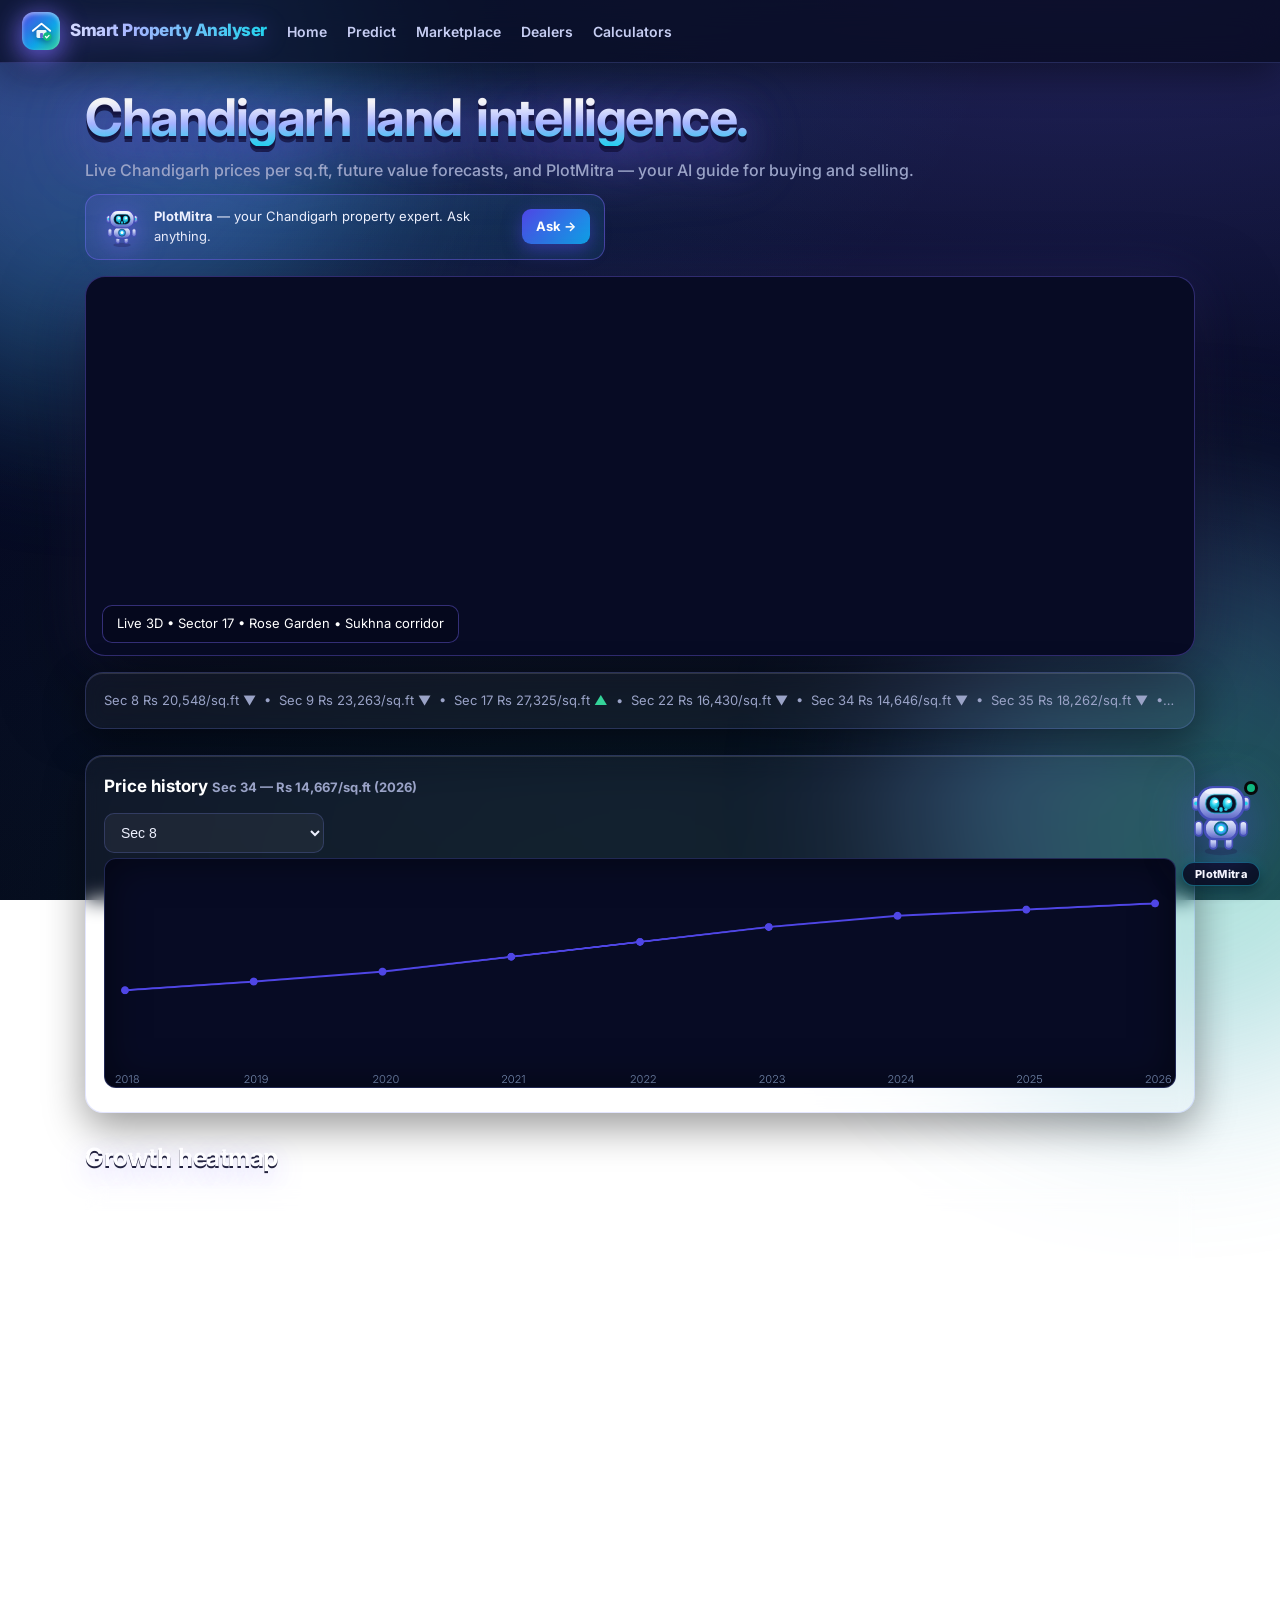
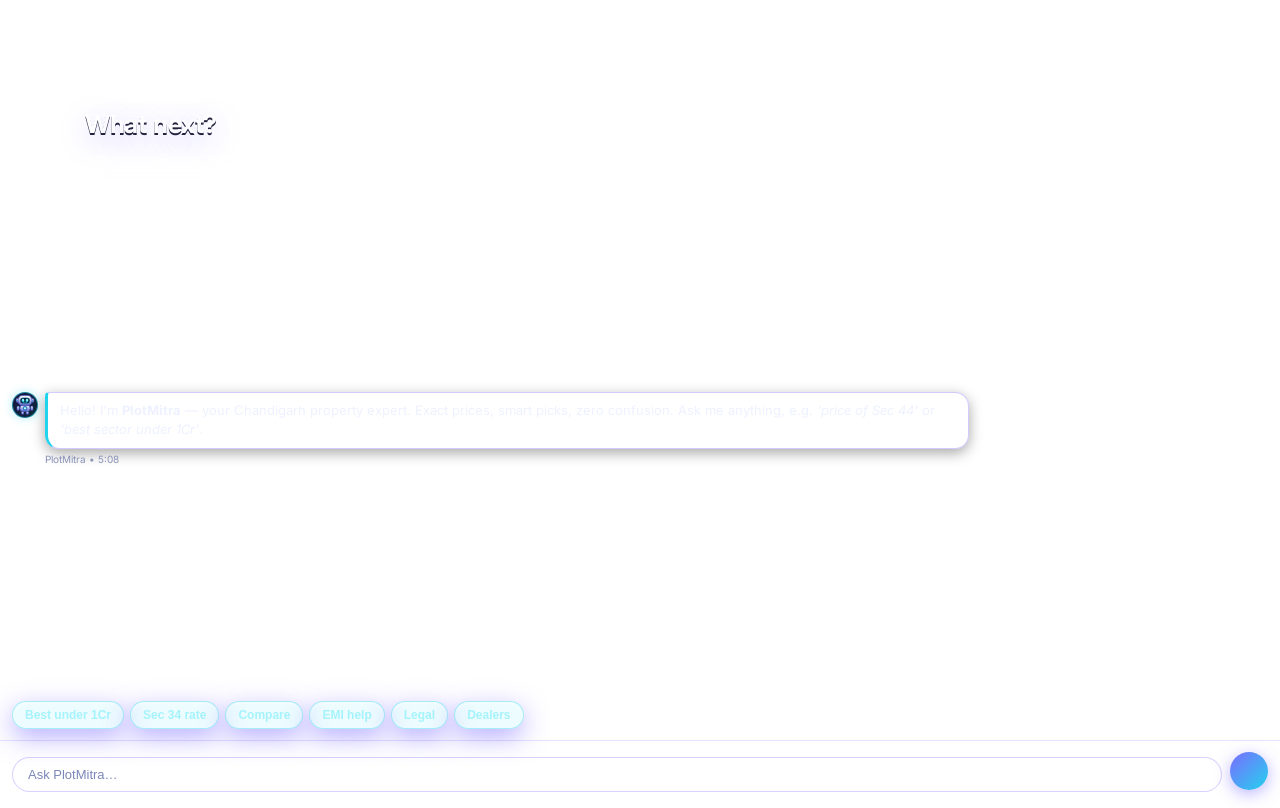
==== index.html @ 5f70f4a7 "Bust widget cache" ====
<!DOCTYPE html><html lang="en"><head><meta charset="UTF-8"><meta name="viewport" content="width=device-width,initial-scale=1">
<title>Smart Property Analyser — Chandigarh</title><link rel="stylesheet" href="styles.css?v=3"><link rel="stylesheet" href="widget.css?v=4">
<link href="https://fonts.googleapis.com/css2?family=Inter:wght@400;500;600&display=swap" rel="stylesheet">
<script type="importmap">{"imports":{"three":"https://unpkg.com/three@0.160.0/build/three.module.js"}}</script></head><body>
<nav><span class="brand"><span class="logo"><svg viewBox="0 0 32 32" fill="none"><path d="M4 15L16 5l12 10" stroke="#fff" stroke-width="2.6" stroke-linecap="round" stroke-linejoin="round"/><rect x="9" y="14" width="14" height="11" rx="2" fill="#fff" opacity=".92"/><rect x="14" y="18" width="4" height="7" rx="1" fill="#5e6ad2"/><circle cx="24" cy="23" r="6" fill="#10b981"/><path d="M21.5 23l1.8 1.8 3.2-3.4" stroke="#fff" stroke-width="1.8" stroke-linecap="round"/></svg></span>Smart Property Analyser</span><a href="index.html">Home</a><a href="predict.html">Predict</a><a href="market.html">Marketplace</a><a href="dealers.html">Dealers</a><a href="calc.html">Calculators</a></nav>
<div class="wrap">
<div class="hero"><h1>Chandigarh land intelligence.</h1><p>Live Chandigarh prices per sq.ft, future value forecasts, and PlotMitra — your AI guide for buying and selling.</p>
<div class="botHi" onclick="spaToggle()"><span class="botHiAva"><svg viewBox="0 0 48 48" fill="none"><defs><linearGradient id="pmMetal" x1="0" y1="0" x2="0" y2="1"><stop offset="0" stop-color="#f2f5ff"/><stop offset=".45" stop-color="#b9c2ef"/><stop offset=".8" stop-color="#7c86d8"/><stop offset="1" stop-color="#5a63bd"/></linearGradient><radialGradient id="pmEye" cx=".5" cy=".35" r=".75"><stop offset="0" stop-color="#e6fdff"/><stop offset=".45" stop-color="#22d3ee"/><stop offset="1" stop-color="#0b6b82"/></radialGradient><radialGradient id="pmCore" cx=".5" cy=".5" r=".5"><stop offset="0" stop-color="#fff"/><stop offset=".5" stop-color="#22d3ee"/><stop offset="1" stop-color="#4f46e5"/></radialGradient></defs><ellipse cx="24" cy="44.5" rx="10" ry="2.4" fill="#1e1b4b" opacity=".3"/><rect x="17" y="36" width="4.5" height="7" rx="2.2" fill="url(#pmMetal)" stroke="#454fb8"/><rect x="26.5" y="36" width="4.5" height="7" rx="2.2" fill="url(#pmMetal)" stroke="#454fb8"/><rect x="8" y="26" width="4.5" height="9" rx="2.2" fill="url(#pmMetal)" stroke="#454fb8"/><rect x="35.5" y="26" width="4.5" height="9" rx="2.2" fill="url(#pmMetal)" stroke="#454fb8"/><rect x="14" y="24" width="20" height="13" rx="6" fill="url(#pmMetal)" stroke="#454fb8" stroke-width="1.5"/><circle cx="24" cy="30.5" r="4" fill="url(#pmCore)" stroke="#0b6b82"/><circle cx="24" cy="30.5" r="1.6" fill="#fff"/><rect x="6.5" y="11" width="4.5" height="8" rx="2.2" fill="url(#pmMetal)" stroke="#454fb8"/><rect x="37" y="11" width="4.5" height="8" rx="2.2" fill="url(#pmMetal)" stroke="#454fb8"/><circle cx="8.7" cy="15" r="1.2" fill="#22d3ee"/><circle cx="39.3" cy="15" r="1.2" fill="#22d3ee"/><rect x="10" y="5" width="28" height="20" rx="9" fill="url(#pmMetal)" stroke="#454fb8" stroke-width="1.5"/><ellipse cx="24" cy="7.8" rx="10" ry="2.2" fill="#fff" opacity=".45"/><rect x="14.5" y="9.5" width="19" height="11.5" rx="5.5" fill="#0b1026" stroke="#22d3ee" stroke-opacity=".45"/><g class="botEye"><ellipse cx="20" cy="15" rx="3" ry="3.8" fill="url(#pmEye)"/><ellipse cx="28" cy="15" rx="3" ry="3.8" fill="url(#pmEye)"/><circle cx="21" cy="13.8" r="1" fill="#fff"/><circle cx="29" cy="13.8" r="1" fill="#fff"/></g><rect x="20" y="18" width="2" height="1.6" rx=".8" fill="#22d3ee"/><rect x="23" y="17.4" width="2" height="2.8" rx=".8" fill="#22d3ee"/><rect x="26" y="18" width="2" height="1.6" rx=".8" fill="#22d3ee"/></svg></span><span class="botHiTx"><b>PlotMitra</b> — your Chandigarh property expert. Ask anything.</span><span class="botHiGo">Ask →</span></div>
<div class="hero3d"><canvas id="hero3d"></canvas><div class="cap">Live 3D • Sector 17 • Rose Garden • Sukhna corridor</div></div>
<div class="card mut" id="tick">loading rates…</div></div>
<section><div class="card"><h3>Price history <span class="mut" id="chartLbl"></span></h3>
<select id="cSec" style="max-width:220px"></select><canvas id="chart"></canvas></div></section>
<section><h2>Growth heatmap</h2><div id="heat" class="grid g3"></div></section>
<section><h2>What next?</h2><div class="grid g3">
<div class="card"><img class="prop" src="https://images.unsplash.com/photo-1600585154340-be6161a56a0c?w=600&q=60&auto=format&fit=crop" alt="Predict" loading="lazy"><h3>Predict price</h3><p class="mut">Future value by sector + area.</p><a href="predict.html"><button>Open →</button></a></div>
<div class="card"><img class="prop" src="https://images.unsplash.com/photo-1600596542815-ffad4c1539a9?w=600&q=60&auto=format&fit=crop" alt="Buy sell" loading="lazy"><h3>Buy / Sell</h3><p class="mut">Listings + buyer demands.</p><a href="market.html"><button>Open →</button></a></div>
<div class="card"><img class="prop" src="https://images.unsplash.com/photo-1554224155-6726b3ff858f?w=600&q=60&auto=format&fit=crop" alt="EMI" loading="lazy"><h3>EMI / ROI</h3><p class="mut">Loan and return math.</p><a href="calc.html"><button>Open →</button></a></div>
</div><script src="data.js"></script><script src="app.js"></script><script src="widget.js?v=2"></script><script src="botbrain.js"></script><script src="fx.js"></script><script type="module" src="hero3d.js?v=6"></script></body></html>
---- styles.css ----
:root{--bg0:#04061a;--bg1:#0a1030;--card:rgba(255,255,255,.045);--line:rgba(130,143,255,.22);--txt:#eef1ff;--mut:#9aa3c7;--acc:#7c6cff;--cy:#22d3ee;--grn:#34d399;--gold:#f5c86b}
*{box-sizing:border-box;margin:0;padding:0}
html{scroll-behavior:smooth}
body{font-family:Inter,system-ui,sans-serif;color:var(--txt);line-height:1.5;min-height:100vh;background:radial-gradient(1100px 500px at 85% -5%,rgba(124,108,255,.22),transparent),radial-gradient(900px 500px at 8% 0%,rgba(34,211,238,.14),transparent),radial-gradient(1000px 700px at 50% 110%,rgba(52,211,153,.1),transparent),linear-gradient(180deg,var(--bg1),var(--bg0));background-attachment:fixed;overflow-x:hidden}
/* floating aurora orbs */
body::before,body::after{content:"";position:fixed;border-radius:50%;filter:blur(90px);opacity:.4;z-index:0;pointer-events:none;animation:drift 16s ease-in-out infinite}
body::before{width:520px;height:520px;left:-160px;top:-140px;background:radial-gradient(circle at 35% 35%,#7c6cff,#22d3ee)}
body::after{width:560px;height:560px;right:-180px;bottom:-180px;background:radial-gradient(circle at 60% 60%,#34d399,#7c6cff);animation-delay:-8s}
@keyframes drift{0%,100%{transform:translate(0,0) scale(1)}50%{transform:translate(70px,50px) scale(1.12)}}
nav,.wrap{position:relative;z-index:1}
/* page wipe transition */
#wipe{position:fixed;inset:0;background:linear-gradient(120deg,#4f46e5,#0ea5e9);z-index:999;transform:scaleY(0);transform-origin:bottom;pointer-events:none}
#wipe.go{animation:wipe .7s cubic-bezier(.7,0,.3,1)}
@keyframes wipe{0%{transform:scaleY(0);transform-origin:bottom}45%{transform:scaleY(1);transform-origin:bottom}55%{transform:scaleY(1);transform-origin:top}100%{transform:scaleY(0);transform-origin:top}}
/* nav */
nav{position:sticky;top:0;background:rgba(6,9,28,.72);backdrop-filter:blur(16px);border-bottom:1px solid var(--line);display:flex;gap:20px;align-items:center;padding:12px 22px;z-index:9;box-shadow:0 10px 40px rgba(0,0,0,.45)}
nav a{color:#c6cdf2;text-decoration:none;font-size:14px;font-weight:600;transition:.25s;position:relative}
nav a::after{content:"";position:absolute;left:0;bottom:-4px;height:2px;width:0;background:linear-gradient(90deg,var(--acc),var(--cy));border-radius:2px;transition:.3s;box-shadow:0 0 8px var(--cy)}
nav a:hover{color:#fff;transform:translateY(-2px)}
nav a:hover::after{width:100%}
.brand{display:flex;align-items:center;gap:10px;font-weight:800;letter-spacing:-.5px;font-size:17px;background:linear-gradient(90deg,#fff,#a5b4ff 45%,var(--cy));-webkit-background-clip:text;background-clip:text;color:transparent;filter:drop-shadow(0 2px 12px rgba(124,108,255,.45))}
.brand .logo{width:38px;height:38px;border-radius:12px;background:linear-gradient(135deg,#4f46e5,#0ea5e9 60%,#34d399);display:flex;align-items:center;justify-content:center;box-shadow:0 8px 26px rgba(124,108,255,.55),inset 0 2px 4px rgba(255,255,255,.5);animation:float 3.5s ease-in-out infinite;transform-style:preserve-3d}
.brand .logo svg{width:23px;height:23px;filter:drop-shadow(0 2px 3px rgba(0,0,0,.4))}
@keyframes float{0%,100%{transform:translateY(0) rotateY(-12deg)}50%{transform:translateY(-5px) rotateY(12deg)}}
/* hero + 3D text */
.wrap{max-width:1150px;margin:auto;padding:28px 20px}
.hero h1{font-size:52px;letter-spacing:-1.5px;line-height:1.05;perspective:600px;background:linear-gradient(180deg,#fff 20%,#a5b4ff 60%,var(--cy));-webkit-background-clip:text;background-clip:text;color:transparent;filter:drop-shadow(0 3px 0 rgba(10,10,40,.9)) drop-shadow(0 10px 28px rgba(124,108,255,.4))}
.hero h1 .ch{display:inline-block;background:linear-gradient(180deg,#fff 20%,#a5b4ff 60%,var(--cy));-webkit-background-clip:text;background-clip:text;color:transparent;filter:drop-shadow(0 3px 0 rgba(20,20,60,.9)) drop-shadow(0 10px 24px rgba(124,108,255,.35));opacity:0;transform:rotateX(85deg) translateZ(-40px);animation:chIn .7s cubic-bezier(.2,.9,.25,1.2) forwards}
@keyframes chIn{to{opacity:1;transform:rotateX(0) translateZ(0)}}
.hero h1 .sp{display:inline-block;width:.28em}
.hero p{color:var(--mut);margin:12px 0;font-weight:500;animation:fadeUp .8s .3s ease both}
section h2{font-size:25px;letter-spacing:-.5px;margin-bottom:10px;color:#fff;perspective:600px;text-shadow:0 2px 0 rgba(10,10,40,.9),0 8px 28px rgba(124,108,255,.35)}
section h2 .ch{display:inline-block;opacity:0;transform:rotateX(85deg) translateZ(-30px);animation:chIn .6s cubic-bezier(.2,.9,.25,1.2) forwards}
section h2 .sp{display:inline-block;width:.28em}
@keyframes fadeUp{from{opacity:0;transform:translateY(18px)}to{opacity:1;transform:none}}
/* PlotMitra strip */
.botHi{display:flex;align-items:center;gap:10px;background:linear-gradient(135deg,rgba(124,108,255,.16),rgba(34,211,238,.1));border:1px solid rgba(124,108,255,.45);border-radius:14px;padding:10px 14px;margin:12px 0;cursor:pointer;max-width:520px;transition:.25s;box-shadow:0 0 0 rgba(124,108,255,0);animation:fadeUp .8s .45s ease both}
.botHi:hover{transform:translateY(-3px) scale(1.01);box-shadow:0 14px 44px rgba(124,108,255,.35)}
.botHiAva{width:44px;height:44px;display:flex;align-items:center;justify-content:center;flex:none;animation:float 3.5s ease-in-out infinite}
.botHiAva svg{width:42px;height:42px;filter:drop-shadow(0 6px 14px rgba(124,108,255,.6))}
.botHiTx{font-size:13px;color:var(--txt)}
.botHiGo{margin-left:auto;background:linear-gradient(135deg,#4f46e5,#0ea5e9);color:#fff;font-weight:700;font-size:13px;padding:8px 14px;border-radius:9px;flex:none;box-shadow:0 6px 18px rgba(79,70,229,.5)}
/* 3D hero */
.hero3d{position:relative;height:380px;border-radius:20px;overflow:hidden;border:1px solid rgba(124,108,255,.35);margin:16px 0;box-shadow:0 30px 80px rgba(0,0,0,.55),0 0 60px rgba(124,108,255,.15);background:#070b24;transform:perspective(1400px) rotateX(1.5deg);transition:transform .5s}
.hero3d:hover{transform:perspective(1400px) rotateX(0)}
.hero3d canvas{width:100%;height:100%;display:block}
.hero3d .cap{position:absolute;left:16px;bottom:12px;background:rgba(5,8,25,.6);backdrop-filter:blur(8px);color:#fff;padding:8px 14px;border-radius:10px;border:1px solid rgba(124,108,255,.4);font-size:13px}
.hero3d-fallback{background:linear-gradient(120deg,#4f46e5,#0ea5e9,#34d399)}
.heroBanner{border-radius:20px;overflow:hidden;border:1px solid var(--line);margin:16px 0;position:relative;height:250px;box-shadow:0 24px 60px rgba(0,0,0,.5)}
.heroBanner img{width:100%;height:100%;object-fit:cover}
.heroBanner .cap{position:absolute;left:16px;bottom:12px;background:rgba(5,8,25,.6);backdrop-filter:blur(8px);color:#fff;padding:8px 14px;border-radius:10px;border:1px solid rgba(255,255,255,.2);font-size:13px}
/* glass 3D cards */
.grid{display:grid;gap:16px}.g2{grid-template-columns:1fr 1fr}.g3{grid-template-columns:repeat(3,1fr)}.g4{grid-template-columns:repeat(4,1fr)}
@media(max-width:800px){.g2,.g3,.g4{grid-template-columns:1fr}.hero h1{font-size:34px}}
.card{background:var(--card);border:1px solid var(--line);border-radius:18px;padding:18px;transition:transform .18s ease-out,box-shadow .3s;box-shadow:0 14px 40px rgba(0,0,0,.4),inset 0 1px 0 rgba(255,255,255,.12);backdrop-filter:blur(10px);transform-style:preserve-3d;position:relative;overflow:hidden}
.card::before{content:"";position:absolute;inset:0;background:radial-gradient(500px circle at var(--mx,50%) var(--my,50%),rgba(124,108,255,.16),transparent 45%);opacity:0;transition:opacity .3s;pointer-events:none}
.card:hover::before{opacity:1}
.card:hover{box-shadow:0 26px 70px rgba(0,0,0,.55),0 0 50px rgba(124,108,255,.22),inset 0 1px 0 rgba(255,255,255,.15)}
.card h3{font-size:17px;margin-bottom:8px;color:#fff;transform:translateZ(25px)} .mut{color:var(--mut);font-size:13px}
.ex{display:block;font-size:11px;color:#7c86b8;opacity:.72;margin-top:2px;font-weight:400}
.card img.prop{width:100%;height:150px;object-fit:cover;border-radius:12px;margin-bottom:10px;border:1px solid var(--line);box-shadow:0 8px 24px rgba(0,0,0,.5);transform:translateZ(15px)}
.reveal{opacity:0;transform:translateY(28px) scale(.98);transition:opacity .7s ease,transform .7s cubic-bezier(.2,.7,.25,1)}
.reveal.vis{opacity:1;transform:none}
/* inputs + buttons */
input,select,textarea{width:100%;background:rgba(255,255,255,.05);border:1px solid var(--line);color:var(--txt);border-radius:10px;padding:10px 12px;margin:5px 0;font-size:14px;transition:.25s}
input:focus,select:focus{outline:none;border-color:var(--cy);box-shadow:0 0 0 4px rgba(34,211,238,.18),0 0 24px rgba(34,211,238,.25);transform:translateZ(0) scale(1.01)}
select option{background:#0a1030}
button{background:linear-gradient(135deg,#6d5cff,#0ea5e9);color:#fff;border:0;border-radius:11px;padding:10px 16px;font-size:14px;font-weight:700;cursor:pointer;position:relative;overflow:hidden;transition:transform .15s,box-shadow .2s;box-shadow:0 8px 26px rgba(109,92,255,.5),inset 0 2px 3px rgba(255,255,255,.4)}
button:hover{box-shadow:0 12px 34px rgba(34,211,238,.55);transform:translateY(-2px)}
button:active{transform:scale(.93)}
button::after{content:"";position:absolute;width:12px;height:12px;background:rgba(255,255,255,.65);border-radius:50%;transform:scale(0);opacity:0;pointer-events:none}
button.clicked::after{animation:rip .55s ease-out}
@keyframes rip{0%{transform:scale(0);opacity:.8}100%{transform:scale(18);opacity:0}}
.ghost{background:rgba(255,255,255,.06);border:1px solid var(--line);color:var(--txt)}
.pill{display:inline-block;border:1px solid var(--line);background:rgba(255,255,255,.05);border-radius:999px;padding:2px 10px;font-size:12px;color:#c6cdf2;margin:2px;transition:.2s}
.pill:hover{background:rgba(124,108,255,.25);transform:scale(1.06)}
.kpi{font-size:26px;font-weight:800;color:#fff;text-shadow:0 2px 0 rgba(10,10,40,.9),0 0 26px rgba(34,211,238,.4)} .up{color:var(--grn);font-weight:700}
table{width:100%;border-collapse:collapse;font-size:13px} td,th{padding:8px;border-bottom:1px solid var(--line);text-align:left} th{color:var(--mut)}
#chat{height:280px;overflow:auto;border:1px solid var(--line);border-radius:10px;padding:10px;margin-bottom:8px;background:rgba(0,0,0,.3)}
.um{text-align:right;margin:6px 0}.um span{background:linear-gradient(135deg,#6d5cff,#0ea5e9);color:#fff;padding:6px 10px;border-radius:10px;display:inline-block}
.bm{margin:6px 0}.bm span{background:rgba(255,255,255,.07);border:1px solid var(--line);color:#eef1ff;padding:6px 10px;border-radius:10px;display:inline-block}
section.card canvas,section .card canvas{width:100%;height:230px;background:#070b24;border:1px solid var(--line);border-radius:12px;box-shadow:inset 0 0 40px rgba(0,0,0,.5)}
.tag{font-size:11px;color:var(--grn);font-weight:700}
section{margin:26px 0}
body{animation:pageIn .45s ease}
.wrap{opacity:0;transform:perspective(1200px) rotateY(11deg) translateX(4%) scale(.97)}
body.ready .wrap{opacity:1;transform:none;transition:opacity .7s ease,transform .7s cubic-bezier(.2,.7,.25,1)}
body.page-out .wrap{transform:perspective(1200px) rotateY(-13deg) translateX(-4%) scale(.96);opacity:0;transition:transform .5s ease,opacity .5s ease}
#wipe{position:fixed;inset:0;z-index:200;pointer-events:none;perspective:900px;visibility:hidden}
#wipe.go{visibility:visible}
#wipe .panel{position:absolute;top:-6%;bottom:-6%;left:-25%;width:150%;transform:translateX(-110%) skewX(-10deg);transition:transform .55s cubic-bezier(.7,0,.3,1)}
#wipe .p1{background:linear-gradient(100deg,#1e1b4b,#312e81);transition-delay:0s}
#wipe .p2{background:linear-gradient(100deg,#4c1d95,#7c6cff);transition-delay:.07s}
#wipe .p3{background:linear-gradient(100deg,#0e7490,#22d3ee);transition-delay:.14s}
#wipe.go .panel{transform:translateX(0) skewX(-10deg)}
#wipe .wipe-label{position:absolute;inset:0;display:flex;align-items:center;justify-content:center;opacity:0;transform:rotateX(55deg);transition:opacity .3s ease .3s,transform .45s cubic-bezier(.2,.9,.3,1.2) .3s}
#wipe.go .wipe-label{opacity:1;transform:rotateX(0)}
#wipe .wipe-label span{font-size:44px;font-weight:900;letter-spacing:6px;color:#fff;text-shadow:0 3px 0 rgba(10,10,40,.9),0 12px 44px rgba(34,211,238,.55)}
.spot,.spotlight{animation:spot 1.1s ease-in-out 3;border-color:var(--cy)!important;box-shadow:0 0 0 3px rgba(34,211,238,.55),0 0 45px rgba(34,211,238,.45),var(--sh)!important}
@keyframes spot{0%,100%{box-shadow:0 0 0 2px rgba(34,211,238,.3),var(--sh)}50%{box-shadow:0 0 0 5px rgba(34,211,238,.7),0 0 60px rgba(34,211,238,.6),var(--sh)}}
.botlink{color:var(--cy);font-weight:800;text-decoration:underline;text-underline-offset:2px}
@keyframes pageIn{from{opacity:0}to{opacity:1}}
#tick{white-space:nowrap;overflow:hidden;text-overflow:ellipsis}
.marq{display:inline-block;animation:slide 22s linear infinite}
@keyframes slide{from{transform:translateX(0)}to{transform:translateX(-25%)}}
---- widget.css ----
/* PlotMitra floating assistant */
#spaFabWrap{position:fixed;right:20px;bottom:14px;z-index:99;display:flex;flex-direction:column;align-items:center;gap:5px}
#spaFab{position:relative;background:none;border:none;box-shadow:none;display:flex;align-items:center;justify-content:center;cursor:pointer}
#spaFab:hover{transform:scale(1.06)}
#spaFab svg{width:78px;height:78px;filter:drop-shadow(0 10px 24px rgba(79,70,229,.5))}
#spaFabName{font-size:11px;font-weight:800;color:#fff;background:rgba(8,12,30,.9);border:1px solid rgba(34,211,238,.4);padding:3px 12px;border-radius:999px;box-shadow:0 4px 14px rgba(0,0,0,.5),0 0 16px rgba(34,211,238,.25);cursor:pointer;letter-spacing:.3px}
#spaFab.attn{animation:attn .9s ease 2}
@keyframes attn{0%,100%{transform:translateY(0)}30%{transform:translateY(-10px) scale(1.05)}60%{transform:translateY(0) scale(.97)}}
#spaDot{position:absolute;top:2px;right:2px;width:14px;height:14px;background:#10b981;border:3px solid #08090a;border-radius:50%}
#spaPop{position:fixed;right:20px;bottom:118px;width:370px;max-width:calc(100vw - 40px);background:rgba(8,12,30,.94);backdrop-filter:blur(16px);border:1px solid rgba(124,108,255,.35);border-radius:16px;z-index:99;display:none;overflow:hidden;box-shadow:0 20px 60px rgba(0,0,0,.7),0 0 50px rgba(124,108,255,.2)}
#spaPop.open{display:block}
.botWave{transform-box:fill-box;transform-origin:50% 90%;animation:wave 1.8s ease-in-out infinite}
@keyframes wave{0%,100%{transform:rotate(0deg)}25%{transform:rotate(-24deg)}55%{transform:rotate(12deg)}80%{transform:rotate(-10deg)}}
.botEye{transform-box:fill-box;transform-origin:center;animation:blink 4.5s infinite}
@keyframes blink{0%,93%,100%{transform:scaleY(1)}96%{transform:scaleY(.08)}}
.botGlow{animation:glow 2s ease-in-out infinite}
@keyframes glow{50%{opacity:.35}}
#spaHead{background:linear-gradient(120deg,#1e1b4b,#4c1d95 45%,#0e7490);padding:13px 15px;display:flex;gap:11px;align-items:center;color:#fff;border-bottom:1px solid rgba(34,211,238,.25);position:relative;overflow:hidden}
#spaHead::after{content:'';position:absolute;top:0;left:-60%;width:50%;height:100%;background:linear-gradient(100deg,transparent,rgba(255,255,255,.14),transparent);animation:sheen 4s ease infinite}
#spaX{margin-left:auto;cursor:pointer;opacity:.7;font-size:15px;padding:4px 8px;border-radius:8px;flex:none}
#spaX:hover{opacity:1;background:rgba(255,255,255,.12)}
@keyframes sheen{0%{left:-60%}60%,100%{left:130%}}
#spaHead b{font-size:15px;letter-spacing:.2px}#spaHead small{font-weight:400;opacity:.8;font-size:11px}
#spaAva{width:40px;height:40px;border-radius:50%;background:linear-gradient(145deg,#1a1440,#0b2b3a);display:flex;align-items:center;justify-content:center;flex:none;border:2px solid rgba(34,211,238,.6);box-shadow:0 0 14px rgba(34,211,238,.5)}
#spaAva svg{width:26px;height:26px}
#spaChat{height:330px;overflow:auto;padding:14px 12px;color:#f7f8f8;scroll-behavior:smooth}
#spaChat::-webkit-scrollbar{width:5px}
#spaChat::-webkit-scrollbar-thumb{background:linear-gradient(#7c6cff,#22d3ee);border-radius:99px}
#spaRow{display:flex;gap:8px;padding:11px 12px;border-top:1px solid rgba(124,108,255,.2);background:rgba(255,255,255,.02)}
#spaRow input{flex:1;background:rgba(255,255,255,.06);border:1px solid rgba(124,108,255,.3);border-radius:999px;padding:9px 15px;color:#fff;font-size:13px;outline:none}
#spaRow input:focus{border-color:#22d3ee;box-shadow:0 0 12px rgba(34,211,238,.35)}
#spaRow input::placeholder{color:#7c86b8}
#spaRow button{background:linear-gradient(135deg,#7c6cff,#22d3ee);border:none;color:#fff;font-size:0;width:38px;height:38px;border-radius:50%;cursor:pointer;flex:none;box-shadow:0 4px 16px rgba(124,108,255,.5)}
#spaRow button::after{content:'➤';font-size:15px}
#spaRow button:hover{transform:scale(1.08)}
#spaChips{display:flex;gap:6px;flex-wrap:wrap;padding:0 12px 11px}
#spaChips button{background:rgba(34,211,238,.08);border:1px solid rgba(34,211,238,.35);color:#a5f3fc;font-size:12px;font-weight:600;padding:6px 12px;border-radius:999px;cursor:pointer;transition:all .2s}
#spaChips button:hover{background:rgba(34,211,238,.2);box-shadow:0 0 12px rgba(34,211,238,.4);transform:translateY(-1px)}
.um{text-align:right;margin:7px 0;animation:msgIn .3s ease}
.um span{background:linear-gradient(135deg,#6d5cff,#4f46e5);color:#fff;padding:8px 13px;border-radius:14px 14px 4px 14px;display:inline-block;font-size:13px;max-width:85%;box-shadow:0 4px 14px rgba(99,102,241,.4)}
.bm{margin:7px 0;display:flex;gap:7px;animation:msgIn .3s ease}
.bm .ava{width:26px;height:26px;border-radius:50%;background:linear-gradient(145deg,#1a1440,#0b2b3a);border:1.5px solid rgba(34,211,238,.55);flex:none;display:flex;align-items:center;justify-content:center;font-size:12px;box-shadow:0 0 10px rgba(34,211,238,.35)}
@keyframes msgIn{from{opacity:0;transform:translateY(8px)}to{opacity:1;transform:none}}
.bm span{background:rgba(255,255,255,.06);border:1px solid rgba(124,108,255,.35);border-left:3px solid #22d3ee;color:#eef1ff;padding:8px 12px;border-radius:4px 14px 14px 14px;display:inline-block;font-size:13px;max-width:88%;line-height:1.5;box-shadow:0 4px 14px rgba(0,0,0,.35)}
.typ span{background:rgba(255,255,255,.06);border:1px solid rgba(124,108,255,.3);color:#a5f3fc;padding:9px 15px;border-radius:14px;display:inline-block;animation:bl 1s infinite;font-size:13px}
@keyframes bl{50%{opacity:.4}}
.botlink{color:#22d3ee;font-weight:800;text-decoration:underline;text-underline-offset:2px}
.bm .botlink{text-shadow:0 0 12px rgba(34,211,238,.5)}
.stamp{font-size:10px;color:#8b93b8;margin-top:3px}
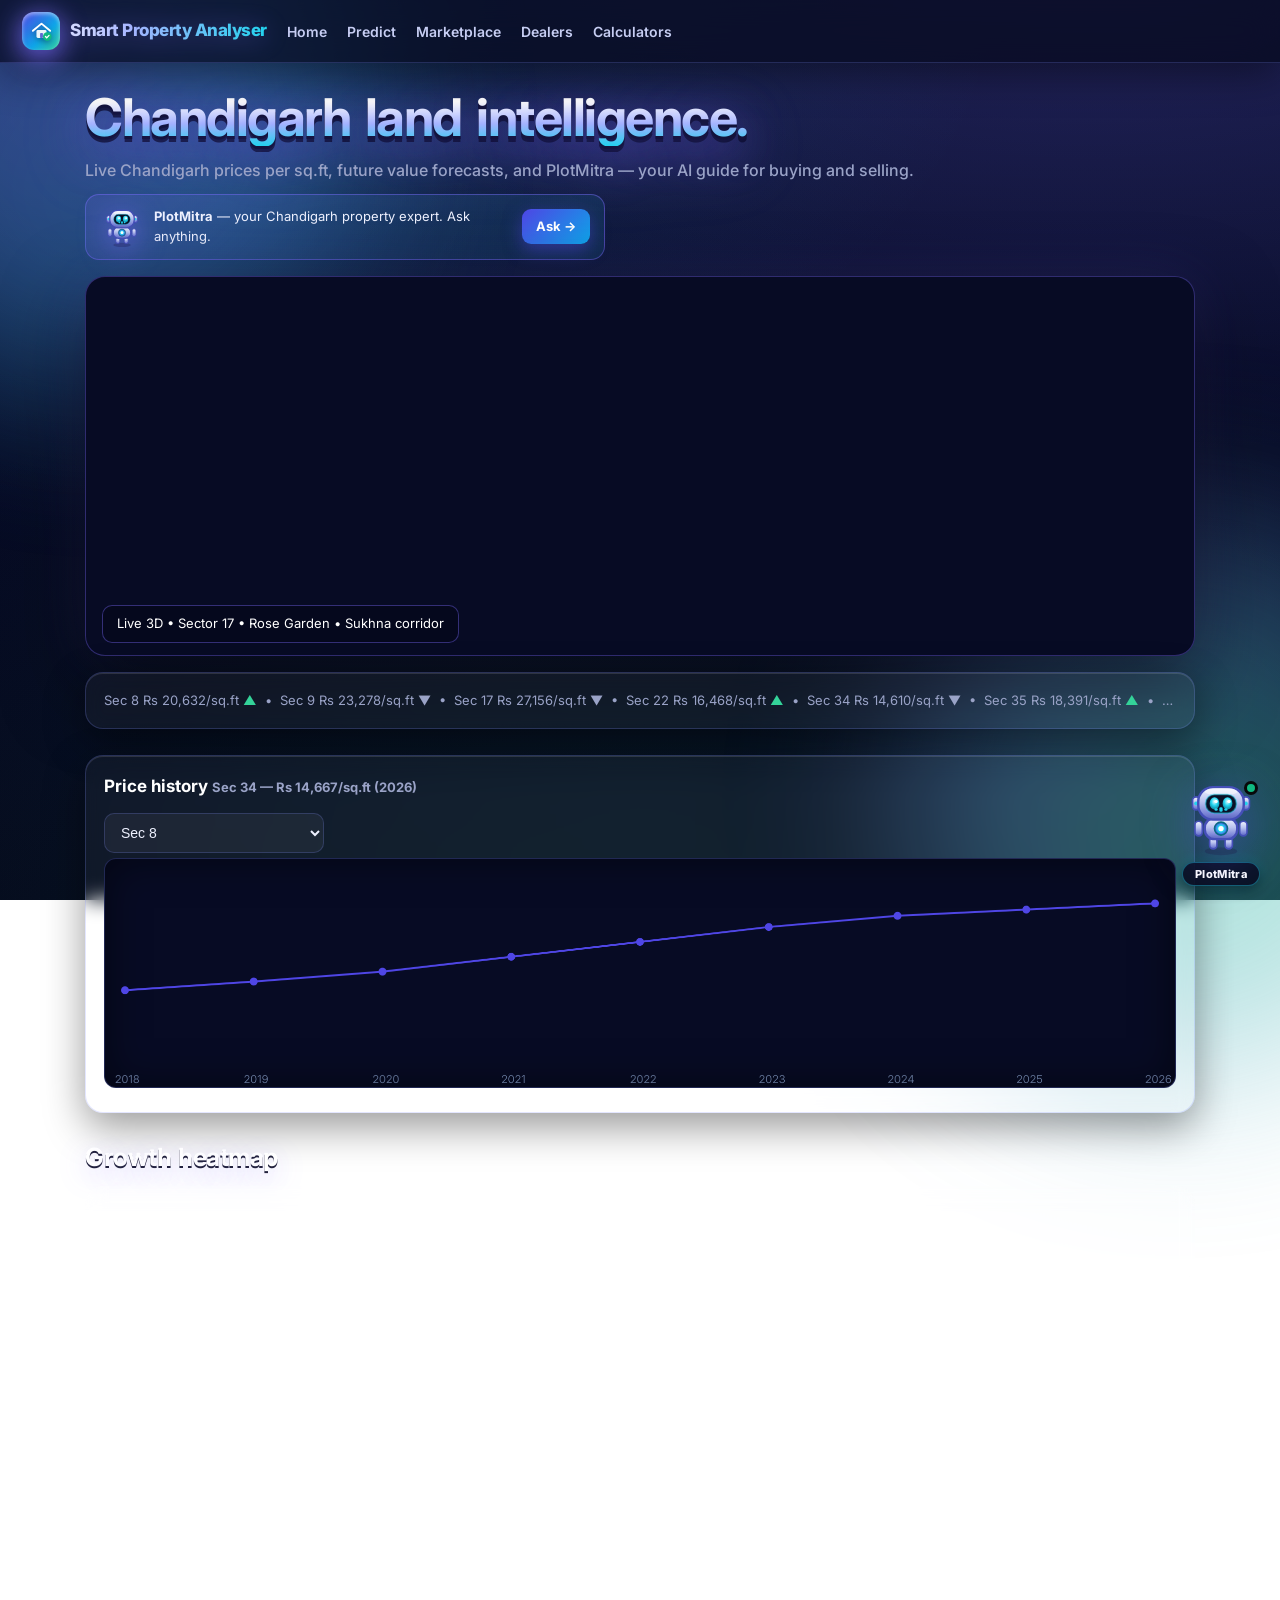
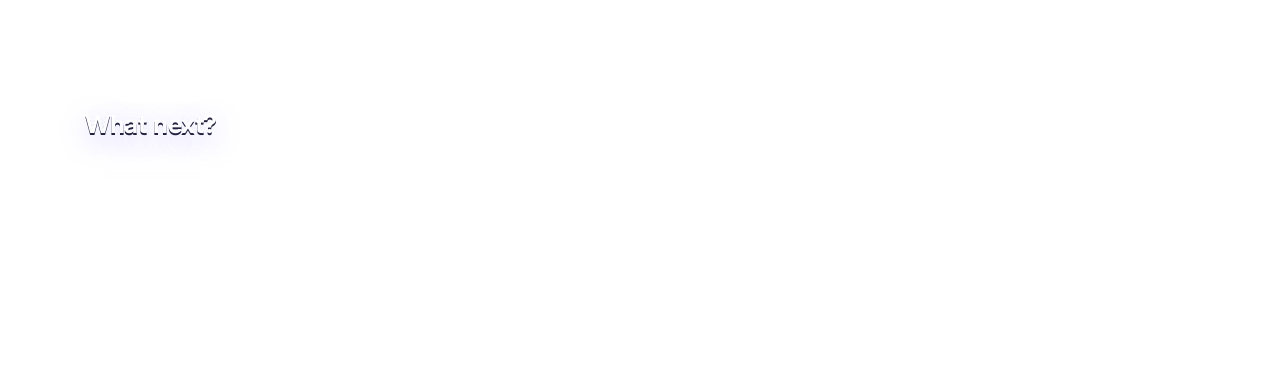
==== commit a81116a3: "Back to original simple chat popup" ====
--- a/index.html
+++ b/index.html
@@ -1,5 +1,5 @@
 <!DOCTYPE html><html lang="en"><head><meta charset="UTF-8"><meta name="viewport" content="width=device-width,initial-scale=1">
-<title>Smart Property Analyser — Chandigarh</title><link rel="stylesheet" href="styles.css?v=3"><link rel="stylesheet" href="widget.css?v=4">
+<title>Smart Property Analyser — Chandigarh</title><link rel="stylesheet" href="styles.css?v=3"><link rel="stylesheet" href="widget.css?v=5">
 <link href="https://fonts.googleapis.com/css2?family=Inter:wght@400;500;600&display=swap" rel="stylesheet">
 <script type="importmap">{"imports":{"three":"https://unpkg.com/three@0.160.0/build/three.module.js"}}</script></head><body>
 <nav><span class="brand"><span class="logo"><svg viewBox="0 0 32 32" fill="none"><path d="M4 15L16 5l12 10" stroke="#fff" stroke-width="2.6" stroke-linecap="round" stroke-linejoin="round"/><rect x="9" y="14" width="14" height="11" rx="2" fill="#fff" opacity=".92"/><rect x="14" y="18" width="4" height="7" rx="1" fill="#5e6ad2"/><circle cx="24" cy="23" r="6" fill="#10b981"/><path d="M21.5 23l1.8 1.8 3.2-3.4" stroke="#fff" stroke-width="1.8" stroke-linecap="round"/></svg></span>Smart Property Analyser</span><a href="index.html">Home</a><a href="predict.html">Predict</a><a href="market.html">Marketplace</a><a href="dealers.html">Dealers</a><a href="calc.html">Calculators</a></nav>
@@ -15,4 +15,4 @@
 <div class="card"><img class="prop" src="https://images.unsplash.com/photo-1600585154340-be6161a56a0c?w=600&q=60&auto=format&fit=crop" alt="Predict" loading="lazy"><h3>Predict price</h3><p class="mut">Future value by sector + area.</p><a href="predict.html"><button>Open →</button></a></div>
 <div class="card"><img class="prop" src="https://images.unsplash.com/photo-1600596542815-ffad4c1539a9?w=600&q=60&auto=format&fit=crop" alt="Buy sell" loading="lazy"><h3>Buy / Sell</h3><p class="mut">Listings + buyer demands.</p><a href="market.html"><button>Open →</button></a></div>
 <div class="card"><img class="prop" src="https://images.unsplash.com/photo-1554224155-6726b3ff858f?w=600&q=60&auto=format&fit=crop" alt="EMI" loading="lazy"><h3>EMI / ROI</h3><p class="mut">Loan and return math.</p><a href="calc.html"><button>Open →</button></a></div>
-</div><script src="data.js"></script><script src="app.js"></script><script src="widget.js?v=2"></script><script src="botbrain.js"></script><script src="fx.js"></script><script type="module" src="hero3d.js?v=6"></script></body></html>+</div><script src="data.js"></script><script src="app.js"></script><script src="widget.js?v=3"></script><script src="botbrain.js"></script><script src="fx.js"></script><script type="module" src="hero3d.js?v=6"></script></body></html>
--- a/widget.css
+++ b/widget.css
@@ -15,35 +15,20 @@
 @keyframes blink{0%,93%,100%{transform:scaleY(1)}96%{transform:scaleY(.08)}}
 .botGlow{animation:glow 2s ease-in-out infinite}
 @keyframes glow{50%{opacity:.35}}
-#spaHead{background:linear-gradient(120deg,#1e1b4b,#4c1d95 45%,#0e7490);padding:13px 15px;display:flex;gap:11px;align-items:center;color:#fff;border-bottom:1px solid rgba(34,211,238,.25);position:relative;overflow:hidden}
-#spaHead::after{content:'';position:absolute;top:0;left:-60%;width:50%;height:100%;background:linear-gradient(100deg,transparent,rgba(255,255,255,.14),transparent);animation:sheen 4s ease infinite}
-#spaX{margin-left:auto;cursor:pointer;opacity:.7;font-size:15px;padding:4px 8px;border-radius:8px;flex:none}
-#spaX:hover{opacity:1;background:rgba(255,255,255,.12)}
-@keyframes sheen{0%{left:-60%}60%,100%{left:130%}}
-#spaHead b{font-size:15px;letter-spacing:.2px}#spaHead small{font-weight:400;opacity:.8;font-size:11px}
-#spaAva{width:40px;height:40px;border-radius:50%;background:linear-gradient(145deg,#1a1440,#0b2b3a);display:flex;align-items:center;justify-content:center;flex:none;border:2px solid rgba(34,211,238,.6);box-shadow:0 0 14px rgba(34,211,238,.5)}
-#spaAva svg{width:26px;height:26px}
-#spaChat{height:330px;overflow:auto;padding:14px 12px;color:#f7f8f8;scroll-behavior:smooth}
-#spaChat::-webkit-scrollbar{width:5px}
-#spaChat::-webkit-scrollbar-thumb{background:linear-gradient(#7c6cff,#22d3ee);border-radius:99px}
-#spaRow{display:flex;gap:8px;padding:11px 12px;border-top:1px solid rgba(124,108,255,.2);background:rgba(255,255,255,.02)}
-#spaRow input{flex:1;background:rgba(255,255,255,.06);border:1px solid rgba(124,108,255,.3);border-radius:999px;padding:9px 15px;color:#fff;font-size:13px;outline:none}
-#spaRow input:focus{border-color:#22d3ee;box-shadow:0 0 12px rgba(34,211,238,.35)}
-#spaRow input::placeholder{color:#7c86b8}
-#spaRow button{background:linear-gradient(135deg,#7c6cff,#22d3ee);border:none;color:#fff;font-size:0;width:38px;height:38px;border-radius:50%;cursor:pointer;flex:none;box-shadow:0 4px 16px rgba(124,108,255,.5)}
-#spaRow button::after{content:'➤';font-size:15px}
-#spaRow button:hover{transform:scale(1.08)}
-#spaChips{display:flex;gap:6px;flex-wrap:wrap;padding:0 12px 11px}
-#spaChips button{background:rgba(34,211,238,.08);border:1px solid rgba(34,211,238,.35);color:#a5f3fc;font-size:12px;font-weight:600;padding:6px 12px;border-radius:999px;cursor:pointer;transition:all .2s}
-#spaChips button:hover{background:rgba(34,211,238,.2);box-shadow:0 0 12px rgba(34,211,238,.4);transform:translateY(-1px)}
-.um{text-align:right;margin:7px 0;animation:msgIn .3s ease}
-.um span{background:linear-gradient(135deg,#6d5cff,#4f46e5);color:#fff;padding:8px 13px;border-radius:14px 14px 4px 14px;display:inline-block;font-size:13px;max-width:85%;box-shadow:0 4px 14px rgba(99,102,241,.4)}
-.bm{margin:7px 0;display:flex;gap:7px;animation:msgIn .3s ease}
-.bm .ava{width:26px;height:26px;border-radius:50%;background:linear-gradient(145deg,#1a1440,#0b2b3a);border:1.5px solid rgba(34,211,238,.55);flex:none;display:flex;align-items:center;justify-content:center;font-size:12px;box-shadow:0 0 10px rgba(34,211,238,.35)}
-@keyframes msgIn{from{opacity:0;transform:translateY(8px)}to{opacity:1;transform:none}}
-.bm span{background:rgba(255,255,255,.06);border:1px solid rgba(124,108,255,.35);border-left:3px solid #22d3ee;color:#eef1ff;padding:8px 12px;border-radius:4px 14px 14px 14px;display:inline-block;font-size:13px;max-width:88%;line-height:1.5;box-shadow:0 4px 14px rgba(0,0,0,.35)}
-.typ span{background:rgba(255,255,255,.06);border:1px solid rgba(124,108,255,.3);color:#a5f3fc;padding:9px 15px;border-radius:14px;display:inline-block;animation:bl 1s infinite;font-size:13px}
+#spaHead{background:linear-gradient(135deg,#5e6ad2,#0ea472);padding:12px 14px;display:flex;gap:10px;align-items:center;color:#fff}
+#spaHead b{font-size:15px}#spaHead small{font-weight:400;opacity:.85;font-size:11px}
+#spaAva{width:38px;height:38px;border-radius:50%;background:#fff;display:flex;align-items:center;justify-content:center;flex:none}
+#spaAva svg{width:24px;height:24px}
+#spaChat{height:320px;overflow:auto;padding:12px;color:#f7f8f8}
+#spaRow{display:flex;gap:6px;padding:10px;border-top:1px solid rgba(255,255,255,.08)}
+#spaRow input{flex:1}
+#spaChips{display:flex;gap:6px;flex-wrap:wrap;padding:0 10px 10px}
+#spaChips button{background:rgba(255,255,255,.05);border:1px solid rgba(255,255,255,.12);color:#d0d6e0;font-size:12px;padding:5px 10px;border-radius:999px;cursor:pointer}
+#spaChips button:hover{background:rgba(255,255,255,.1)}
+.um{text-align:right;margin:6px 0}.um span{background:#5e6ad2;color:#fff;padding:7px 11px;border-radius:12px 12px 3px 12px;display:inline-block;font-size:13px;max-width:85%}
+.bm{margin:6px 0;display:flex;gap:6px}.bm .ava{width:24px;height:24px;border-radius:50%;background:#fff;flex:none;display:flex;align-items:center;justify-content:center;font-size:12px}
+.bm span{background:rgba(255,255,255,.07);border:1px solid rgba(124,108,255,.3);color:#eef1ff;padding:7px 11px;border-radius:12px 12px 12px 3px;display:inline-block;font-size:13px;max-width:88%}
+.typ span{background:#22242a;color:#f7f8f8;padding:8px 14px;border-radius:12px;display:inline-block;animation:bl 1s infinite}
 @keyframes bl{50%{opacity:.4}}
 .botlink{color:#22d3ee;font-weight:800;text-decoration:underline;text-underline-offset:2px}
-.bm .botlink{text-shadow:0 0 12px rgba(34,211,238,.5)}
-.stamp{font-size:10px;color:#8b93b8;margin-top:3px}
+.stamp{font-size:10px;color:#8b93b8;margin-top:2px}
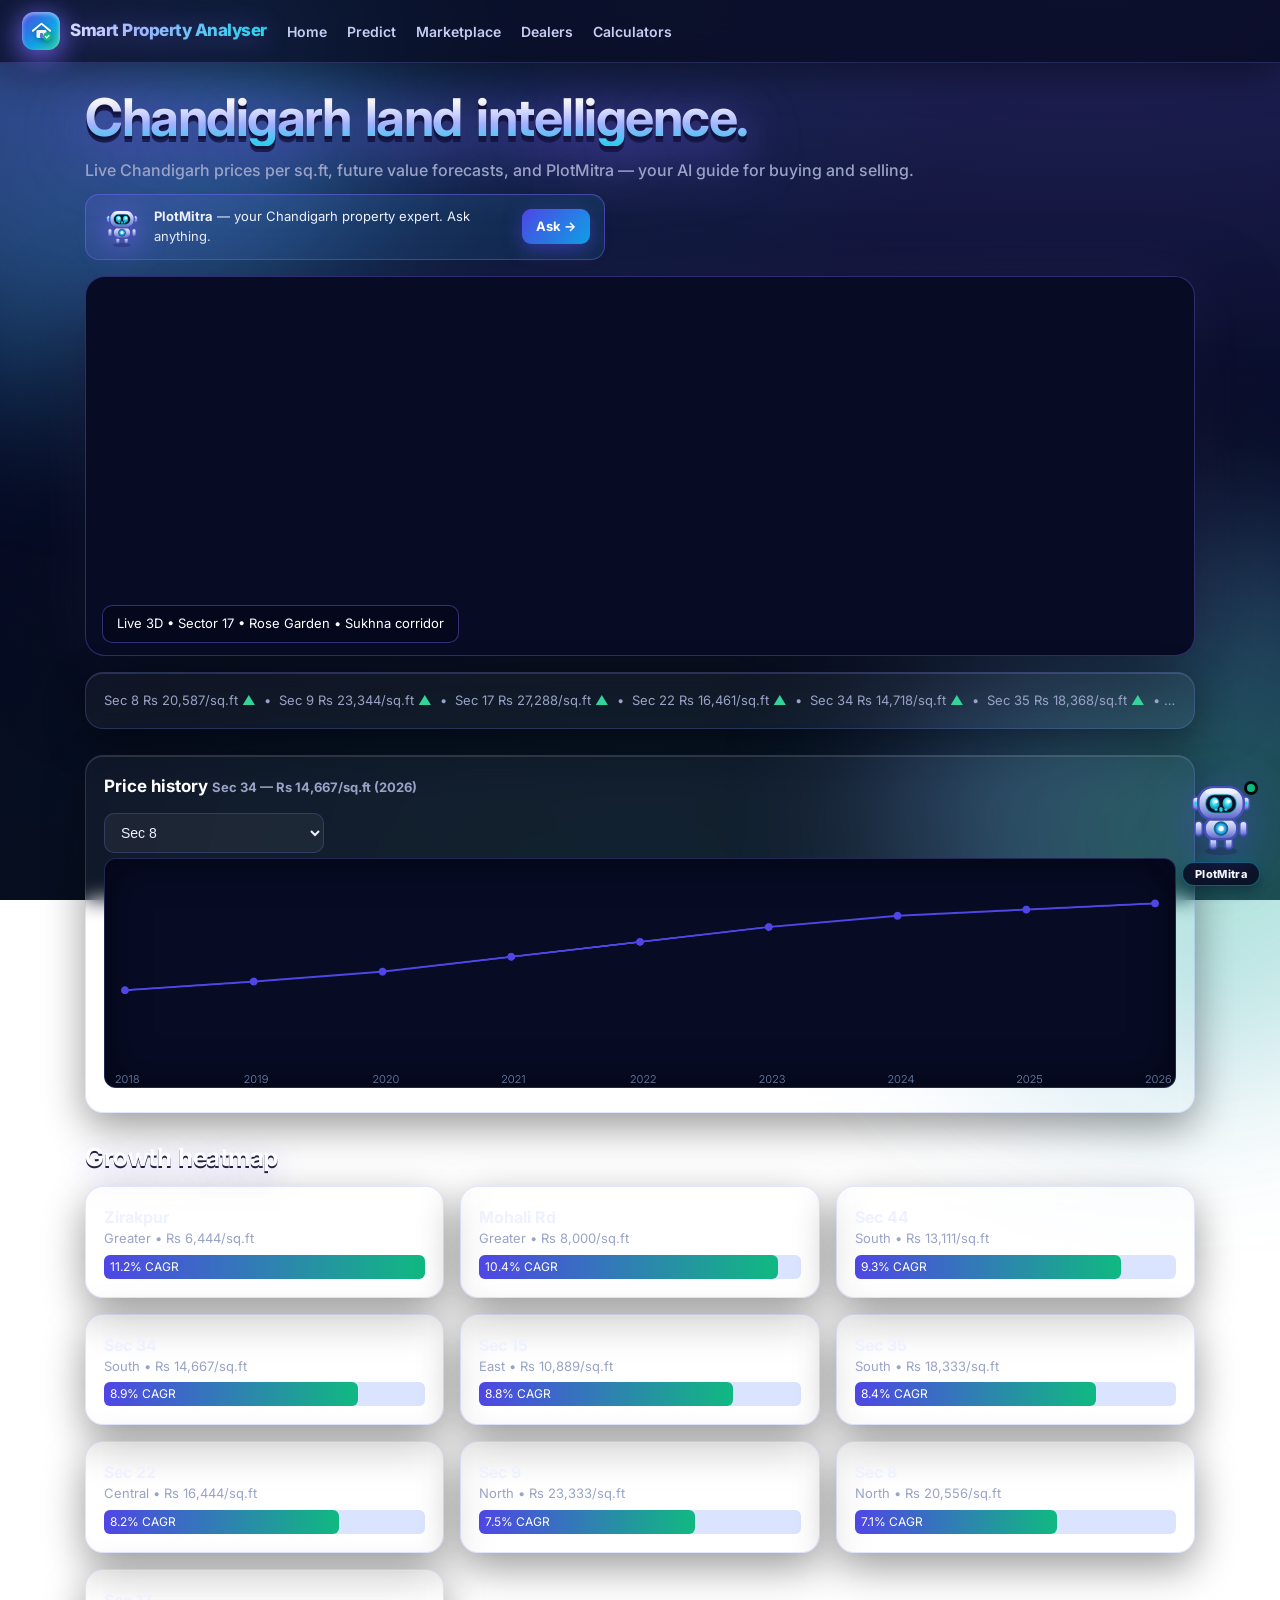
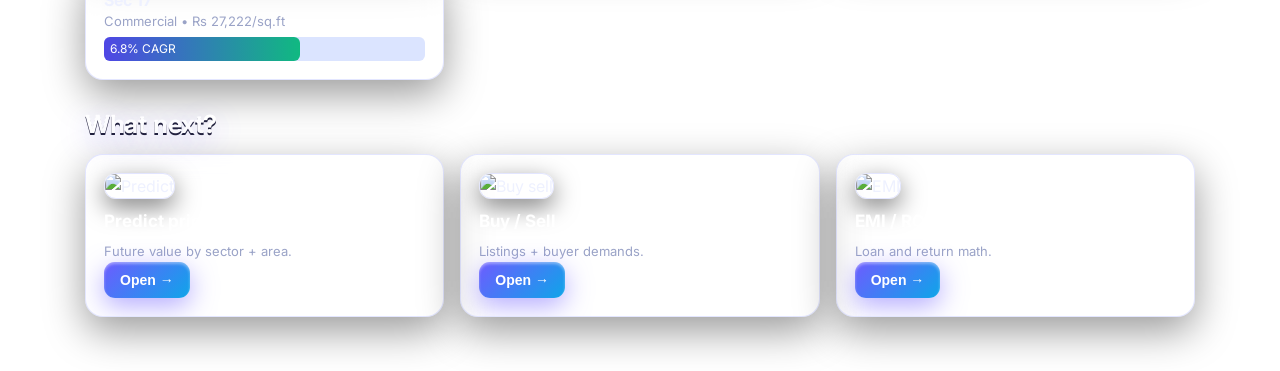
==== commit 07ba84c7: "Better popup greeting" ====
--- a/index.html
+++ b/index.html
@@ -15,4 +15,4 @@
 <div class="card"><img class="prop" src="https://images.unsplash.com/photo-1600585154340-be6161a56a0c?w=600&q=60&auto=format&fit=crop" alt="Predict" loading="lazy"><h3>Predict price</h3><p class="mut">Future value by sector + area.</p><a href="predict.html"><button>Open →</button></a></div>
 <div class="card"><img class="prop" src="https://images.unsplash.com/photo-1600596542815-ffad4c1539a9?w=600&q=60&auto=format&fit=crop" alt="Buy sell" loading="lazy"><h3>Buy / Sell</h3><p class="mut">Listings + buyer demands.</p><a href="market.html"><button>Open →</button></a></div>
 <div class="card"><img class="prop" src="https://images.unsplash.com/photo-1554224155-6726b3ff858f?w=600&q=60&auto=format&fit=crop" alt="EMI" loading="lazy"><h3>EMI / ROI</h3><p class="mut">Loan and return math.</p><a href="calc.html"><button>Open →</button></a></div>
-</div><script src="data.js"></script><script src="app.js"></script><script src="widget.js?v=3"></script><script src="botbrain.js"></script><script src="fx.js"></script><script type="module" src="hero3d.js?v=6"></script></body></html>+</div><script src="data.js"></script><script src="app.js"></script><script src="widget.js?v=4"></script><script src="botbrain.js"></script><script src="fx.js"></script><script type="module" src="hero3d.js?v=6"></script></body></html>
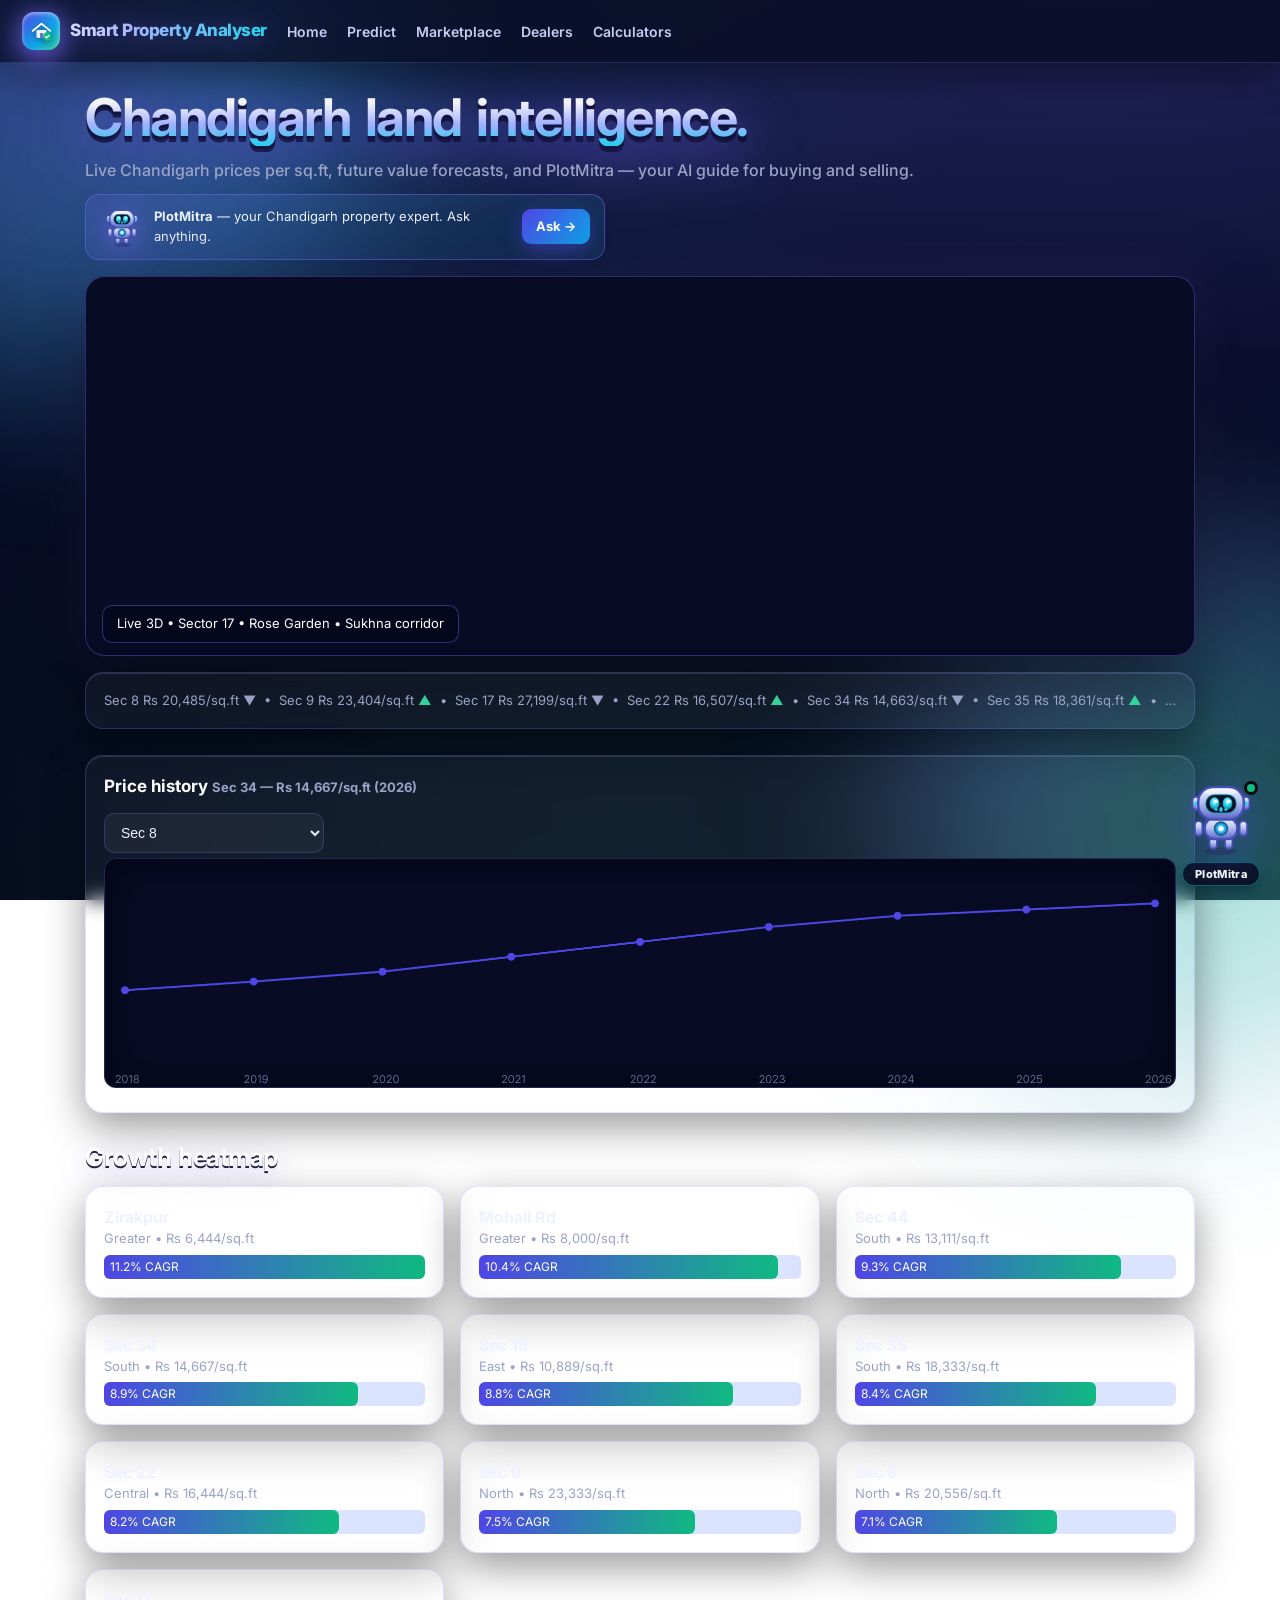
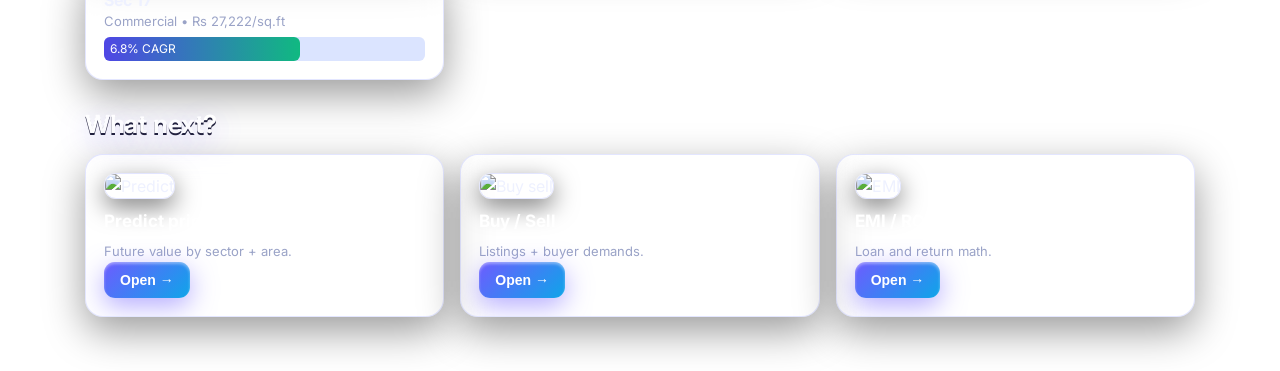
==== commit 9105fb5f: "Luxury realistic hero3d: glass towers, villas, lit avenues, detailed cars/trees" ====
--- a/index.html
+++ b/index.html
@@ -15,4 +15,4 @@
 <div class="card"><img class="prop" src="https://images.unsplash.com/photo-1600585154340-be6161a56a0c?w=600&q=60&auto=format&fit=crop" alt="Predict" loading="lazy"><h3>Predict price</h3><p class="mut">Future value by sector + area.</p><a href="predict.html"><button>Open →</button></a></div>
 <div class="card"><img class="prop" src="https://images.unsplash.com/photo-1600596542815-ffad4c1539a9?w=600&q=60&auto=format&fit=crop" alt="Buy sell" loading="lazy"><h3>Buy / Sell</h3><p class="mut">Listings + buyer demands.</p><a href="market.html"><button>Open →</button></a></div>
 <div class="card"><img class="prop" src="https://images.unsplash.com/photo-1554224155-6726b3ff858f?w=600&q=60&auto=format&fit=crop" alt="EMI" loading="lazy"><h3>EMI / ROI</h3><p class="mut">Loan and return math.</p><a href="calc.html"><button>Open →</button></a></div>
-</div><script src="data.js"></script><script src="app.js"></script><script src="widget.js?v=4"></script><script src="botbrain.js"></script><script src="fx.js"></script><script type="module" src="hero3d.js?v=6"></script></body></html>+</div><script src="data.js"></script><script src="app.js"></script><script src="widget.js?v=4"></script><script src="botbrain.js"></script><script src="fx.js"></script><script type="module" src="hero3d.js?v=7"></script></body></html>
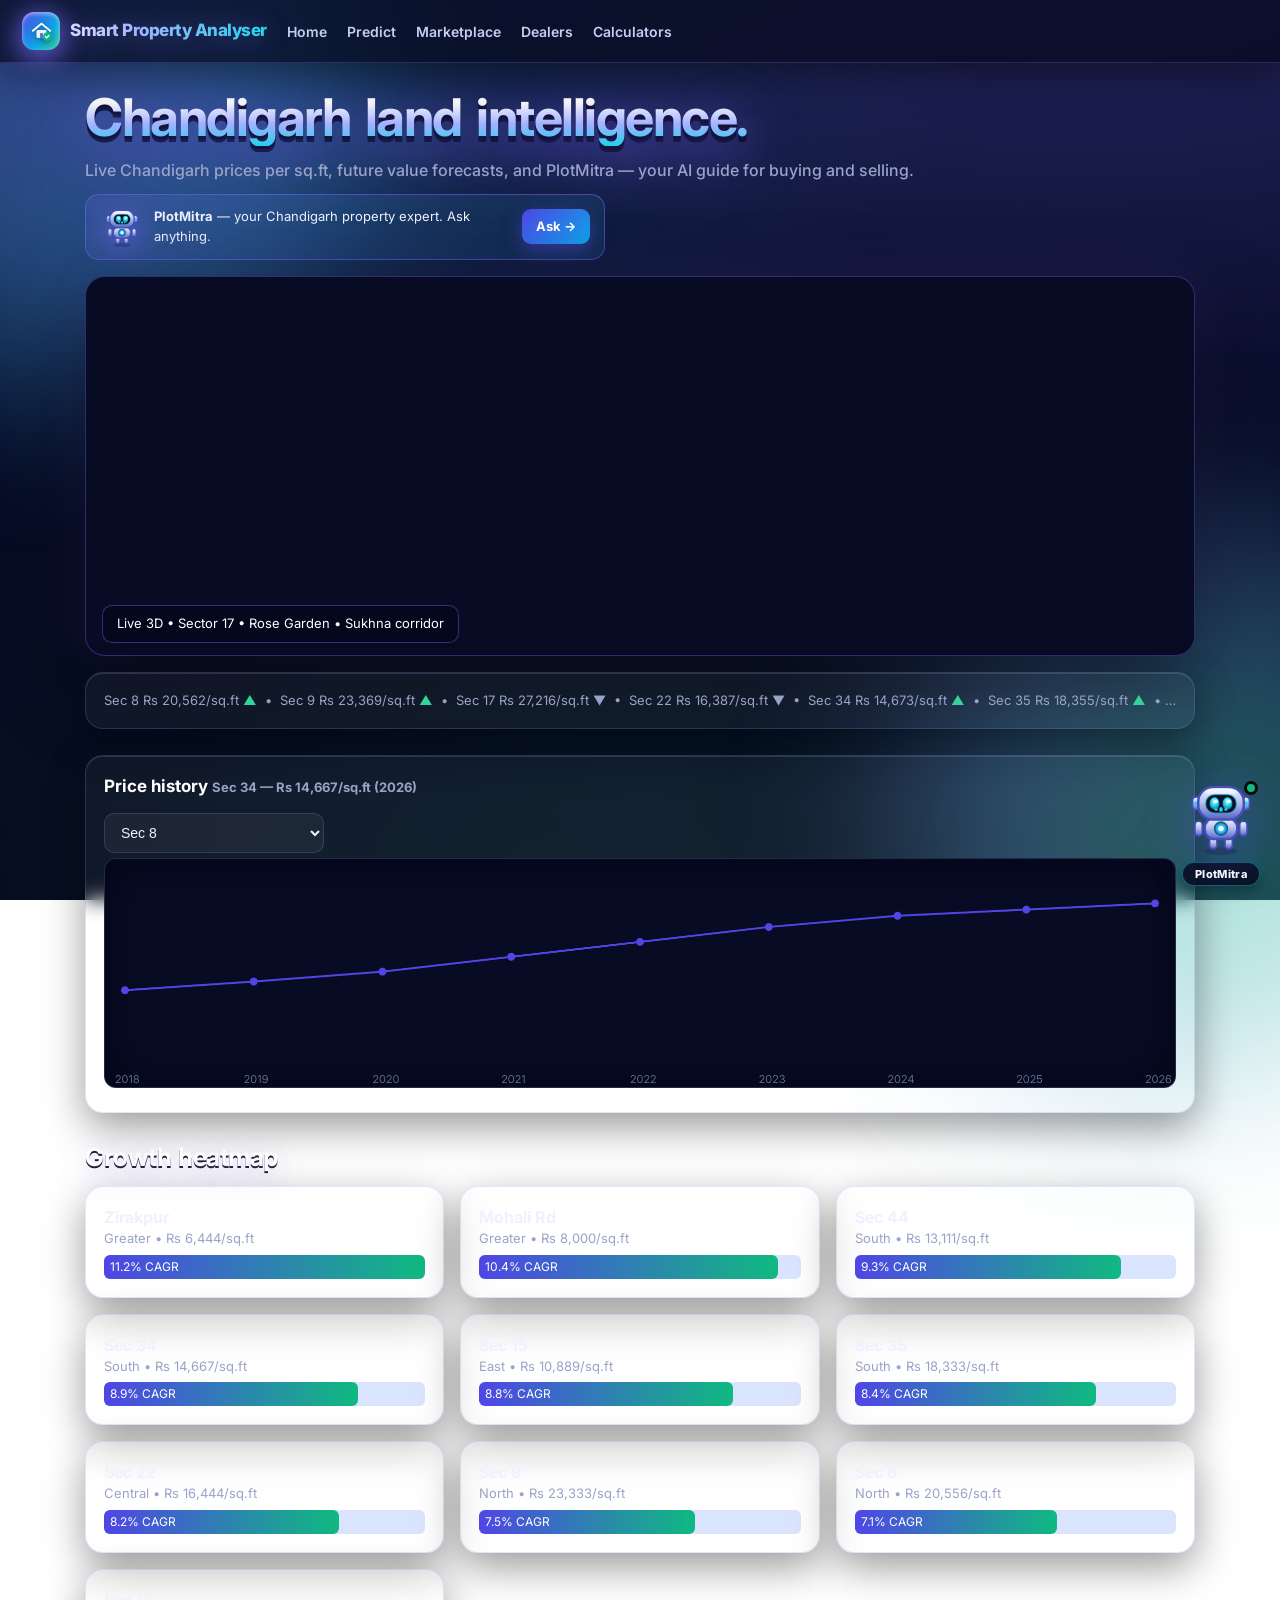
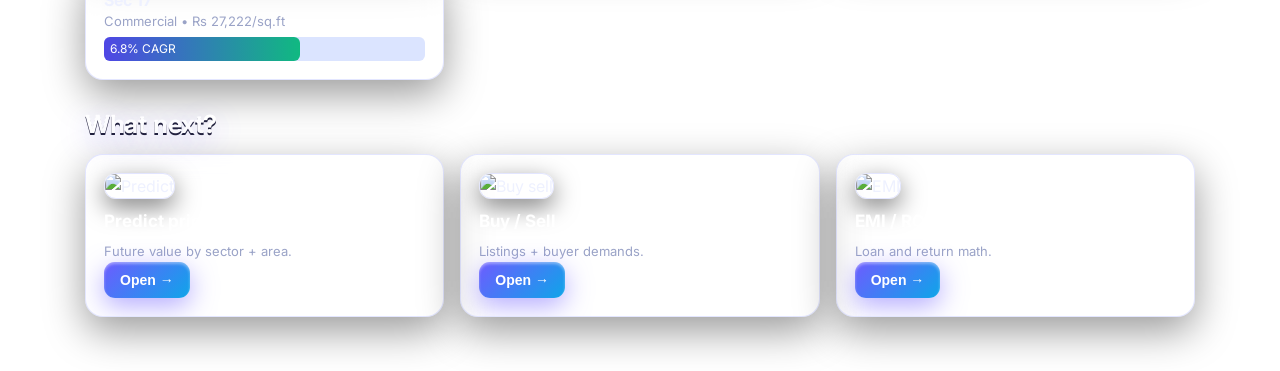
==== commit 285842a1: "Calm daylight hero3d: soft sun, matte buildings, normal roads, scroll camera" ====
--- a/index.html
+++ b/index.html
@@ -15,4 +15,4 @@
 <div class="card"><img class="prop" src="https://images.unsplash.com/photo-1600585154340-be6161a56a0c?w=600&q=60&auto=format&fit=crop" alt="Predict" loading="lazy"><h3>Predict price</h3><p class="mut">Future value by sector + area.</p><a href="predict.html"><button>Open →</button></a></div>
 <div class="card"><img class="prop" src="https://images.unsplash.com/photo-1600596542815-ffad4c1539a9?w=600&q=60&auto=format&fit=crop" alt="Buy sell" loading="lazy"><h3>Buy / Sell</h3><p class="mut">Listings + buyer demands.</p><a href="market.html"><button>Open →</button></a></div>
 <div class="card"><img class="prop" src="https://images.unsplash.com/photo-1554224155-6726b3ff858f?w=600&q=60&auto=format&fit=crop" alt="EMI" loading="lazy"><h3>EMI / ROI</h3><p class="mut">Loan and return math.</p><a href="calc.html"><button>Open →</button></a></div>
-</div><script src="data.js"></script><script src="app.js"></script><script src="widget.js?v=4"></script><script src="botbrain.js"></script><script src="fx.js"></script><script type="module" src="hero3d.js?v=7"></script></body></html>+</div><script src="data.js"></script><script src="app.js"></script><script src="widget.js?v=4"></script><script src="botbrain.js"></script><script src="fx.js"></script><script type="module" src="hero3d.js?v=8"></script></body></html>
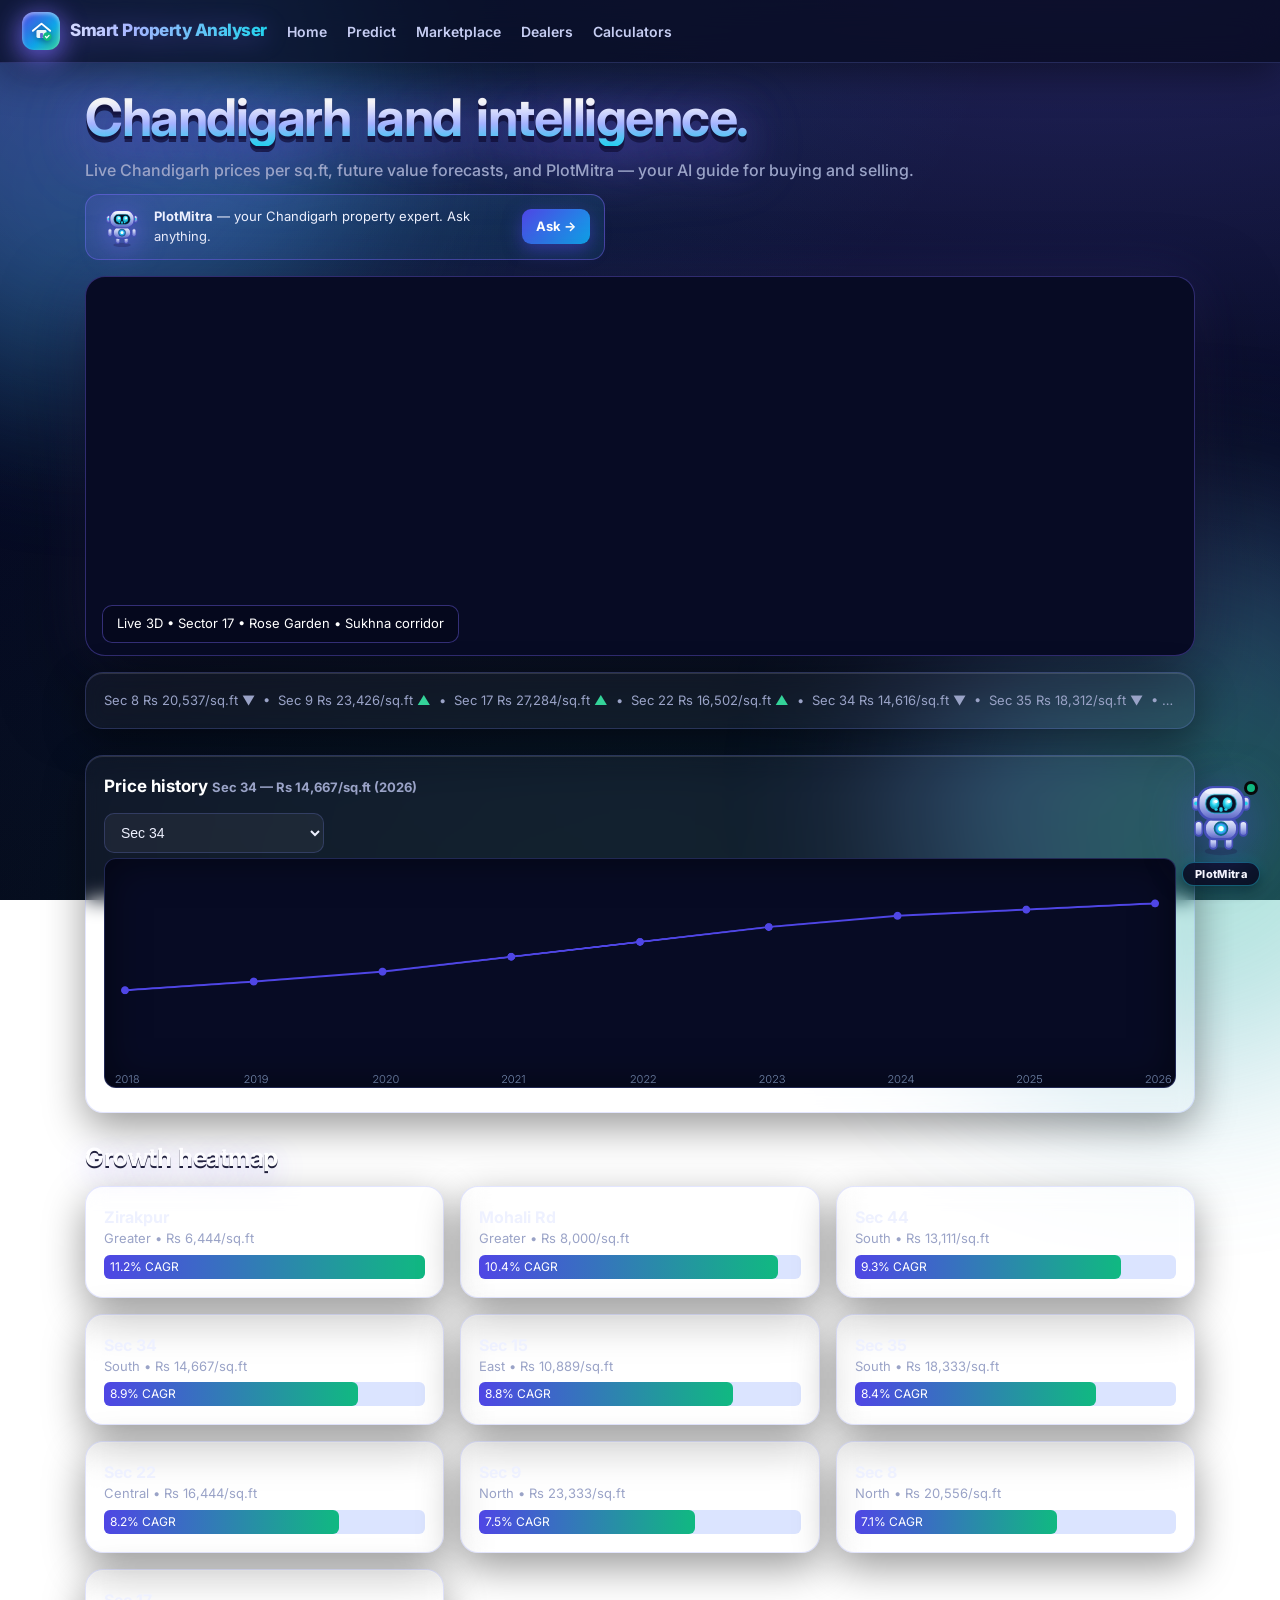
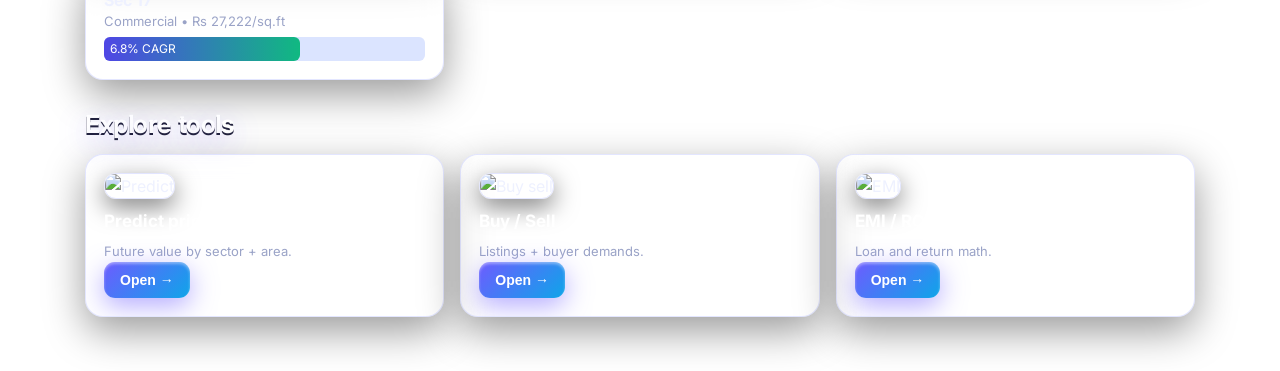
==== commit 7e9bc6c8: "explore tools heading, short bot replies without examples or next-steps, bump v6" ====
--- a/index.html
+++ b/index.html
@@ -11,8 +11,8 @@
 <section><div class="card"><h3>Price history <span class="mut" id="chartLbl"></span></h3>
 <select id="cSec" style="max-width:220px"></select><canvas id="chart"></canvas></div></section>
 <section><h2>Growth heatmap</h2><div id="heat" class="grid g3"></div></section>
-<section><h2>What next?</h2><div class="grid g3">
+<section><h2>Explore tools</h2><div class="grid g3">
 <div class="card"><img class="prop" src="https://images.unsplash.com/photo-1600585154340-be6161a56a0c?w=600&q=60&auto=format&fit=crop" alt="Predict" loading="lazy"><h3>Predict price</h3><p class="mut">Future value by sector + area.</p><a href="predict.html"><button>Open →</button></a></div>
 <div class="card"><img class="prop" src="https://images.unsplash.com/photo-1600596542815-ffad4c1539a9?w=600&q=60&auto=format&fit=crop" alt="Buy sell" loading="lazy"><h3>Buy / Sell</h3><p class="mut">Listings + buyer demands.</p><a href="market.html"><button>Open →</button></a></div>
 <div class="card"><img class="prop" src="https://images.unsplash.com/photo-1554224155-6726b3ff858f?w=600&q=60&auto=format&fit=crop" alt="EMI" loading="lazy"><h3>EMI / ROI</h3><p class="mut">Loan and return math.</p><a href="calc.html"><button>Open →</button></a></div>
-</div><script src="data.js"></script><script src="app.js"></script><script src="widget.js?v=4"></script><script src="botbrain.js"></script><script src="fx.js"></script><script type="module" src="hero3d.js?v=8"></script></body></html>+</div><script src="data.js"></script><script src="app.js"></script><script src="widget.js?v=6"></script><script src="botbrain.js?v=6"></script><script src="fx.js"></script><script type="module" src="hero3d.js?v=8"></script></body></html>
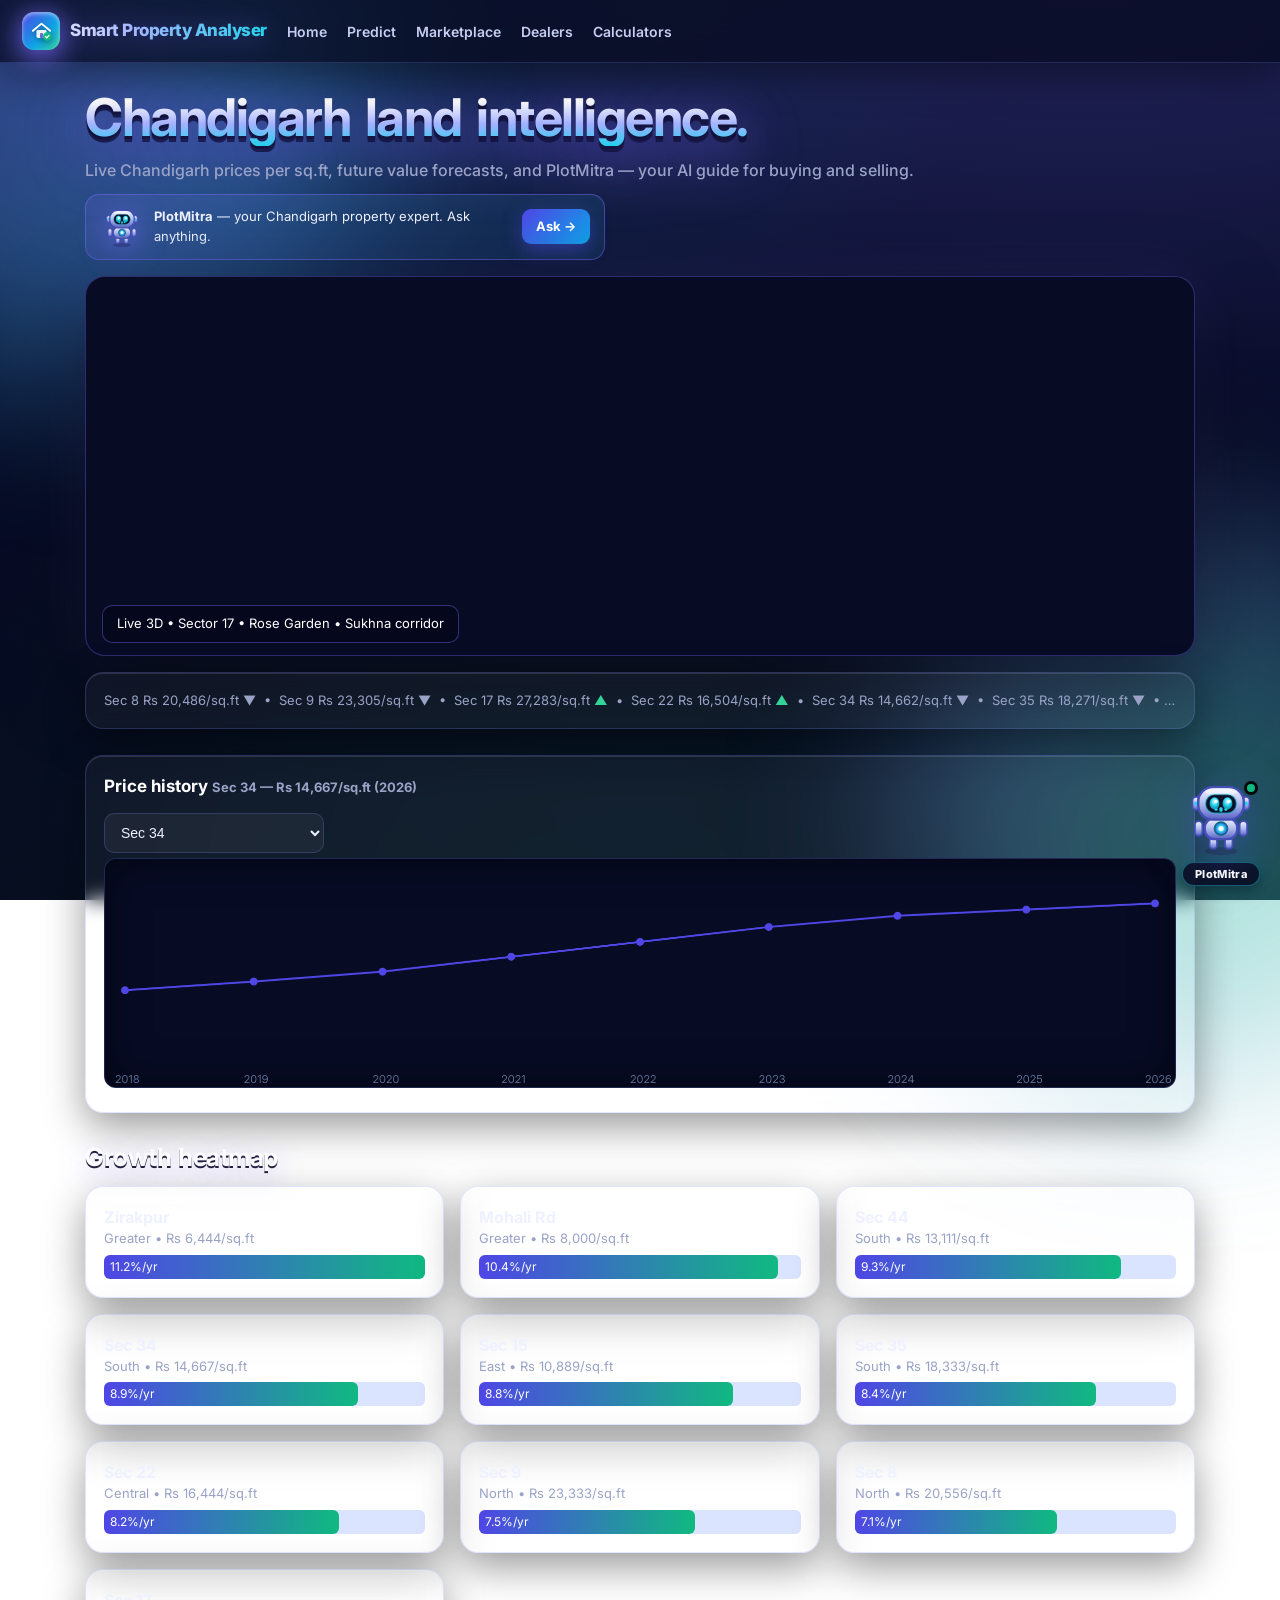
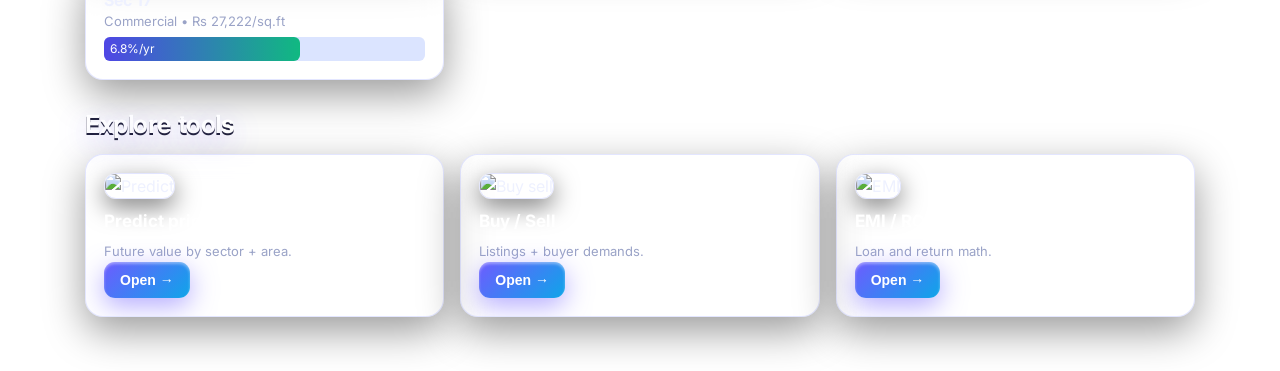
==== commit 1d53e438: "hide all formulas, plain short bot replies, bump v7" ====
--- a/index.html
+++ b/index.html
@@ -15,4 +15,4 @@
 <div class="card"><img class="prop" src="https://images.unsplash.com/photo-1600585154340-be6161a56a0c?w=600&q=60&auto=format&fit=crop" alt="Predict" loading="lazy"><h3>Predict price</h3><p class="mut">Future value by sector + area.</p><a href="predict.html"><button>Open →</button></a></div>
 <div class="card"><img class="prop" src="https://images.unsplash.com/photo-1600596542815-ffad4c1539a9?w=600&q=60&auto=format&fit=crop" alt="Buy sell" loading="lazy"><h3>Buy / Sell</h3><p class="mut">Listings + buyer demands.</p><a href="market.html"><button>Open →</button></a></div>
 <div class="card"><img class="prop" src="https://images.unsplash.com/photo-1554224155-6726b3ff858f?w=600&q=60&auto=format&fit=crop" alt="EMI" loading="lazy"><h3>EMI / ROI</h3><p class="mut">Loan and return math.</p><a href="calc.html"><button>Open →</button></a></div>
-</div><script src="data.js"></script><script src="app.js"></script><script src="widget.js?v=6"></script><script src="botbrain.js?v=6"></script><script src="fx.js"></script><script type="module" src="hero3d.js?v=8"></script></body></html>+</div><script src="data.js"></script><script src="app.js"></script><script src="widget.js?v=7"></script><script src="botbrain.js?v=7"></script><script src="fx.js"></script><script type="module" src="hero3d.js?v=8"></script></body></html>
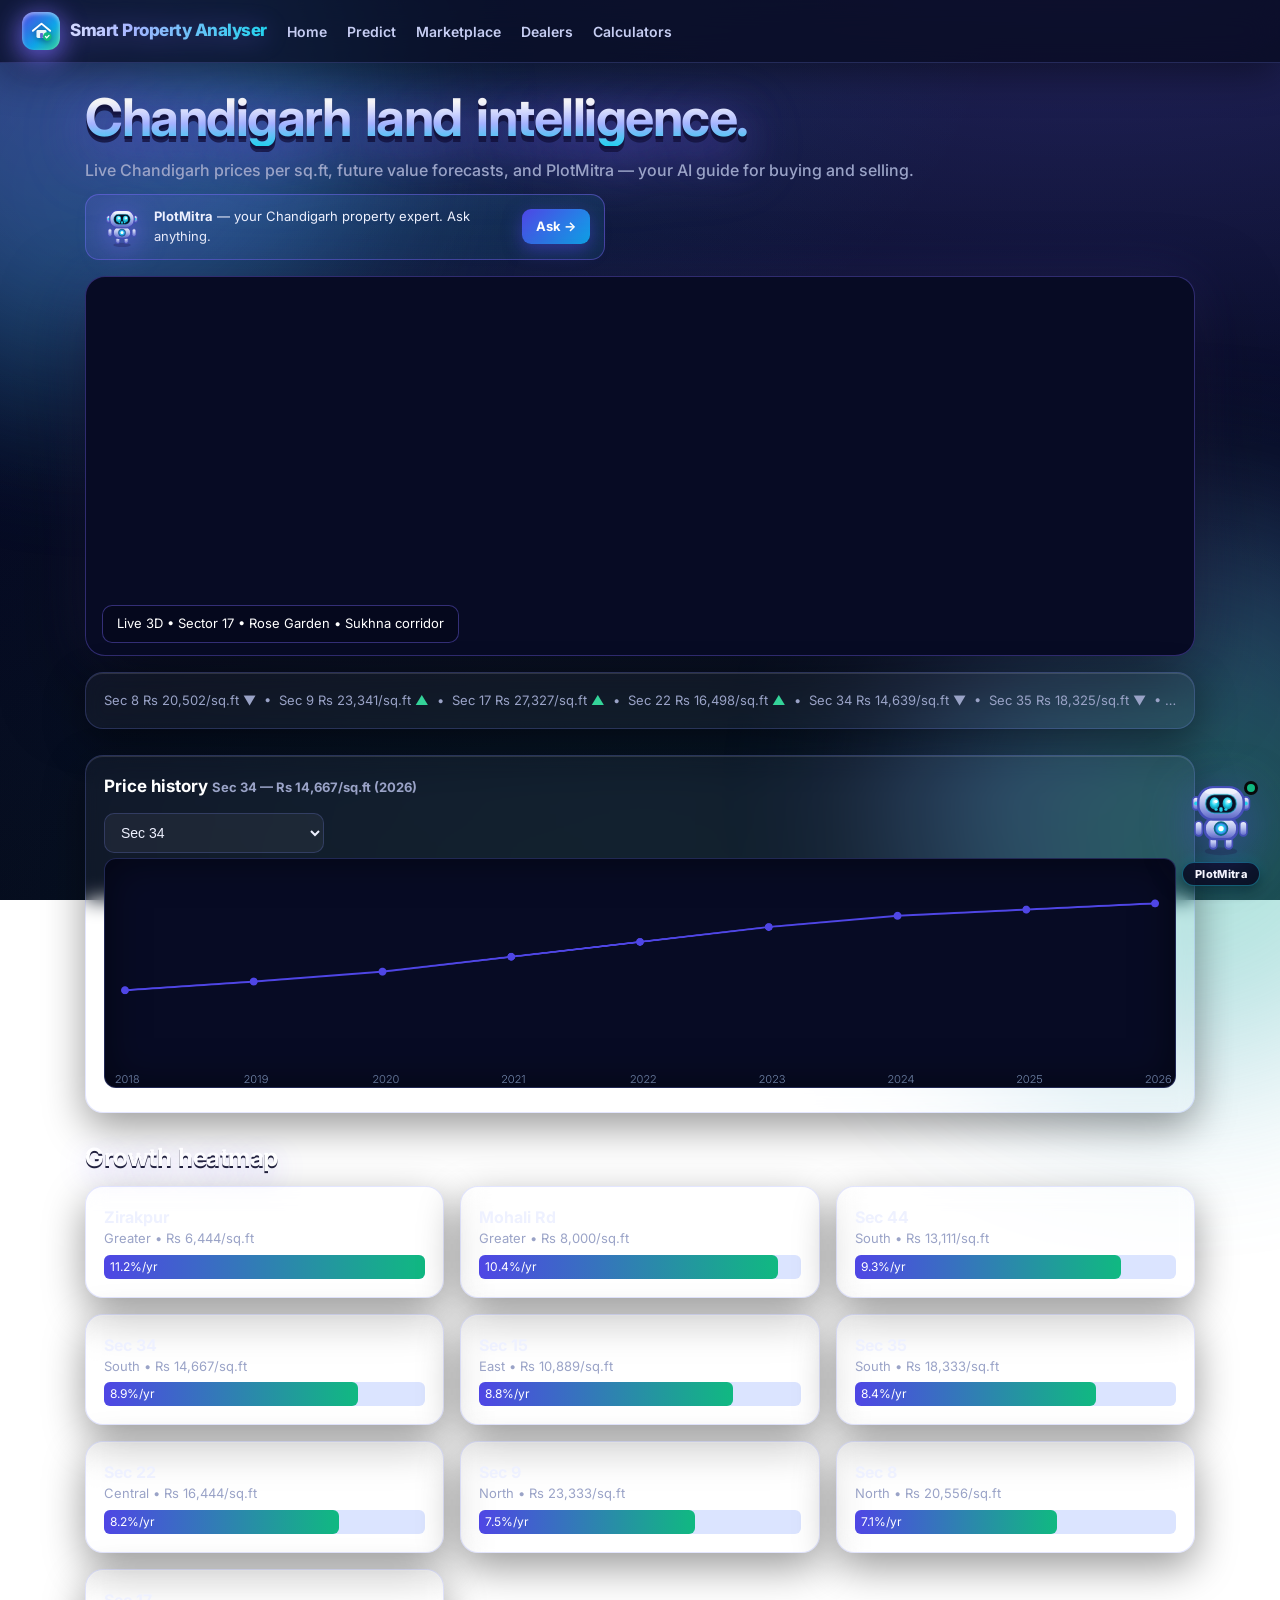
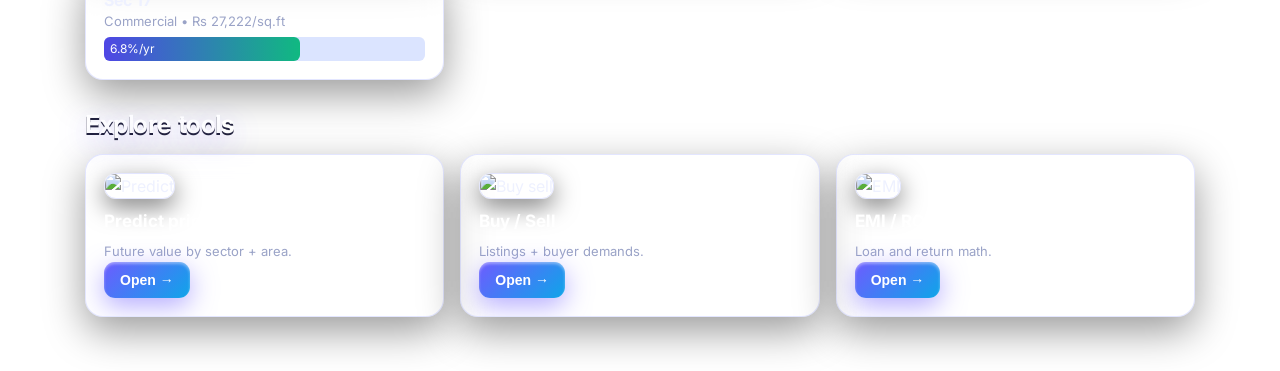
==== commit 5e308c7d: "train bot v4: all answers computed from data, intent priority, area-aware totals, bump v8" ====
--- a/index.html
+++ b/index.html
@@ -15,4 +15,4 @@
 <div class="card"><img class="prop" src="https://images.unsplash.com/photo-1600585154340-be6161a56a0c?w=600&q=60&auto=format&fit=crop" alt="Predict" loading="lazy"><h3>Predict price</h3><p class="mut">Future value by sector + area.</p><a href="predict.html"><button>Open →</button></a></div>
 <div class="card"><img class="prop" src="https://images.unsplash.com/photo-1600596542815-ffad4c1539a9?w=600&q=60&auto=format&fit=crop" alt="Buy sell" loading="lazy"><h3>Buy / Sell</h3><p class="mut">Listings + buyer demands.</p><a href="market.html"><button>Open →</button></a></div>
 <div class="card"><img class="prop" src="https://images.unsplash.com/photo-1554224155-6726b3ff858f?w=600&q=60&auto=format&fit=crop" alt="EMI" loading="lazy"><h3>EMI / ROI</h3><p class="mut">Loan and return math.</p><a href="calc.html"><button>Open →</button></a></div>
-</div><script src="data.js"></script><script src="app.js"></script><script src="widget.js?v=7"></script><script src="botbrain.js?v=7"></script><script src="fx.js"></script><script type="module" src="hero3d.js?v=8"></script></body></html>+</div><script src="data.js"></script><script src="app.js"></script><script src="widget.js?v=8"></script><script src="botbrain.js?v=8"></script><script src="fx.js"></script><script type="module" src="hero3d.js?v=8"></script></body></html>
